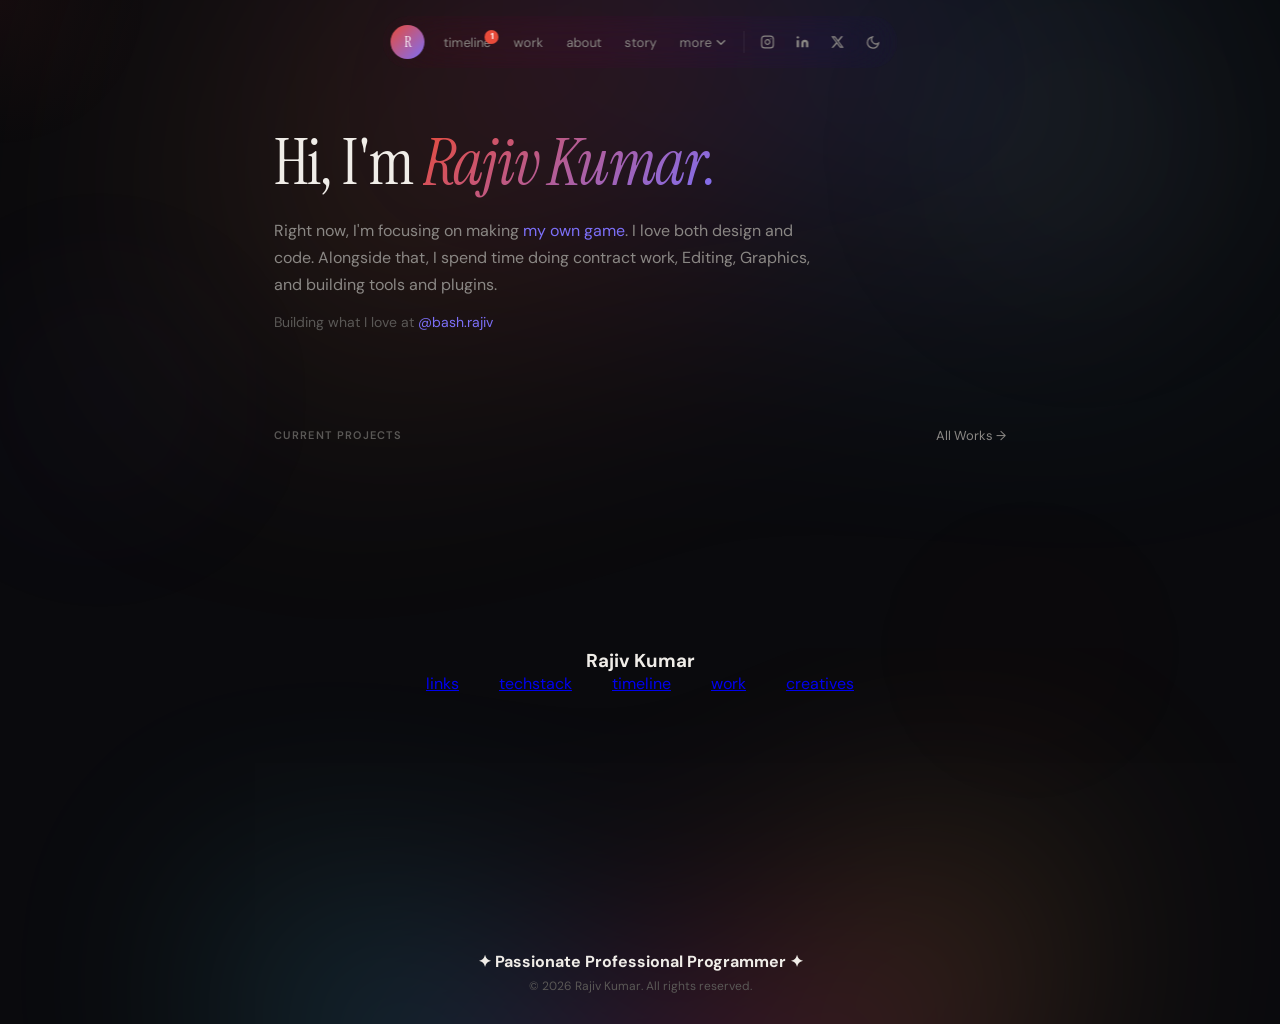
==== index.html @ f14dbd27 "Add files via upload" ====
<!DOCTYPE html>
<html lang="en" data-theme="dark">

<head>
  <meta charset="UTF-8">
  <meta name="viewport" content="width=device-width, initial-scale=1.0">
  <title>Rajiv Kumar — Developer</title>
  <link rel="preconnect" href="https://fonts.googleapis.com">
  <link
    href="https://fonts.googleapis.com/css2?family=Instrument+Serif:ital@0;1&family=DM+Sans:ital,opsz,wght@0,9..40,300;0,9..40,400;0,9..40,500;1,9..40,300&display=swap"
    rel="stylesheet">

  <link rel="stylesheet" href="style.css">
</head>

<body style="background-image: url('./header-gradient.svg');background-repeat: no-repeat;">

  <div class="ambient">
    <div class="ambient-blob"></div>
    <div class="ambient-blob"></div>
    <div class="ambient-blob"></div>
  </div>

  <div class="cursor-glow" id="cursorGlow"></div>


  <nav id="mainNav">
    <!-- avatar (desktop) -->
    <div class="nav-avatar" id="navAvatar">R</div>
    <a href="/timeline" onclick="window.location.href='timeline'" class="nav-link  mobtimelinelink"
      style="position:relative">
      timeline
      <span class="nav-badge">1</span>
    </a>
    <!-- desktop links -->
    <div class="nav-links">
      <a href="/timeline" onclick="window.location.href='timeline'" class="nav-link active" style="position:relative">
        timeline
        <span class="nav-badge">1</span>
      </a>
      <a href="/work" onclick="window.location.href='work'" class="nav-link">work</a>
      <a href="/about" onclick="window.location.href='about'" class="nav-link">about</a>
      <a href="/story" onclick="window.location.href='story'" class="nav-link">story</a>


      <div class="nav-more" id="navMore">
        <button class="nav-more-btn" id="moreBtn">
          more
          <svg width="11" height="11" viewBox="0 0 12 12" fill="none">
            <path d="M2 4L6 8L10 4" stroke="currentColor" stroke-width="1.5" stroke-linecap="round"
              stroke-linejoin="round" />
          </svg>
        </button>
        <div class="dropdown" id="dropdown">
          <a href="/creative" onclick="window.location.href='creative'">Creatives</a>
          <a href="/links" onclick="window.location.href='links'">links</a>

          <a href="/techstack" onclick="window.location.href='techstack'">tech stack</a>
          <a href="https://instagram.com/troubleshooter.rajiv/" target="_blank">photos</a>

        </div>
      </div>
    </div>

    <!-- divider -->
    <div class="nav-divider"></div>

    <!-- icon actions -->
    <div class="nav-actions">
      <a href="https://instagram/troubleshooter.rajiv/" class="nav-icon-btn" title="Instagam">
        <svg width="14" height="14" viewBox="0 0 24 24" fill="currentColor">
          <rect x="2" y="2" width="20" height="20" rx="5" ry="5" fill="none" stroke="currentColor" stroke-width="2" />
          <path d="M16 11.37A4 4 0 1 1 12.63 8 4 4 0 0 1 16 11.37z" fill="none" stroke="currentColor"
            stroke-width="2" />
          <line x1="17.5" y1="6.5" x2="17.51" y2="6.5" stroke="currentColor" stroke-width="2" stroke-linecap="round" />
        </svg>
      </a>
      <!-- Figma -->
      <a class="nav-icon-btn" title="linkedin" href="https://www.linkedin.com/in/rajiv-kumar-dev/">
        <svg width="14" height="14" viewBox="0 0 24 24" fill="currentColor">
          <path d="M16 8a6 6 0 0 1 6 6v7h-4v-7a2 2 0 0 0-2-2 2 2 0 0 0-2 2v7h-4v-7a6 6 0 0 1 6-6z" />
          <rect x="2" y="9" width="4" height="12" />
          <circle cx="4" cy="4" r="2" />
        </svg>
      </a>
      <!-- Twitter -->
      <a href="https://x.com/RajivKumar31499" class="nav-icon-btn" title="Twitter">
        <svg width="14" height="14" viewBox="0 0 24 24" fill="currentColor">
          <path
            d="M18.244 2.25h3.308l-7.227 8.26 8.502 11.24H16.17l-5.214-6.817L4.99 21.75H1.68l7.73-8.835L1.254 2.25H8.08l4.713 6.231zm-1.161 17.52h1.833L7.084 4.126H5.117z" />
        </svg>
      </a>
      <!-- Theme toggle -->
      <button class="nav-icon-btn theme-btn" id="themeBtn" title="Toggle theme">
        <svg class="icon-sun" width="15" height="15" viewBox="0 0 24 24" fill="none" stroke="currentColor"
          stroke-width="2">
          <circle cx="12" cy="12" r="5" />
          <line x1="12" y1="1" x2="12" y2="3" />
          <line x1="12" y1="21" x2="12" y2="23" />
          <line x1="4.22" y1="4.22" x2="5.64" y2="5.64" />
          <line x1="18.36" y1="18.36" x2="19.78" y2="19.78" />
          <line x1="1" y1="12" x2="3" y2="12" />
          <line x1="21" y1="12" x2="23" y2="12" />
          <line x1="4.22" y1="19.78" x2="5.64" y2="18.36" />
          <line x1="18.36" y1="5.64" x2="19.78" y2="4.22" />
        </svg>
        <svg class="icon-moon" width="15" height="15" viewBox="0 0 24 24" fill="none" stroke="currentColor"
          stroke-width="2">
          <path d="M21 12.79A9 9 0 1 1 11.21 3 7 7 0 0 0 21 12.79z" />
        </svg>
      </button>
      <!-- Hamburger — mobile only -->
      <button class="nav-icon-btn nav-mobile-toggle" id="hamburgerBtn" title="Menu" aria-label="Open menu">
        <svg width="16" height="16" viewBox="0 0 20 20" fill="none">
          <rect x="2" y="5" width="16" height="1.8" rx="0.9" fill="currentColor" />
          <rect x="2" y="9.1" width="11" height="1.8" rx="0.9" fill="currentColor" />
          <rect x="2" y="13.2" width="14" height="1.8" rx="0.9" fill="currentColor" />
        </svg>
      </button>
    </div>
  </nav>

  <!-- ═══════════════════════════════════════════
     MOBILE SLIDE DRAWER
═════════════════════════════════════════════ -->
  <div class="drawer-overlay" id="drawerOverlay"></div>

  <div class="drawer" id="drawer" role="dialog" aria-modal="true" aria-label="Navigation menu">
    <!-- header -->
    <div class="drawer-header">
      <div class="drawer-logo">
        <div class="drawer-avatar">R</div>
        <div>
          <div class="drawer-name">Rajiv Kumar</div>
          <div class="drawer-handle">@troubleshooter.rajiv</div>
        </div>
      </div>
      <button class="drawer-close" id="drawerClose" aria-label="Close menu">
        <svg width="13" height="13" viewBox="0 0 14 14" fill="none">
          <path d="M1 1L13 13M13 1L1 13" stroke="currentColor" stroke-width="1.8" stroke-linecap="round" />
        </svg>
      </button>
    </div>

    <!-- body -->
    <div class="drawer-body">
      <div class="drawer-section-label">Navigation</div>

      <a href="/timeline" onclick="window.location.href='timeline'" class="drawer-link active" id="dl-timeline">
        <span>timeline</span>
        <span class="drawer-badge">1</span>
      </a>
      <a href="/work" onclick="window.location.href='work'" class="drawer-link" id="dl-work">
        <span>work</span>
      </a>
      <a href="/creative" onclick="window.location.href='creative'" class="drawer-link" id="dl-creative">
        <span>creatives</span>
      </a>
      <a href="/about" onclick="window.location.href='about'" class="drawer-link" id="dl-about">
        <span>about</span>
      </a>
      <a href="/story" onclick="window.location.href='story'" class="drawer-link" id="dl-story">
        <span>story</span>
      </a>

      <div class="drawer-divider"></div>
      <div class="drawer-section-label">More</div>

      <a href="/links" onclick="window.location.href='links'" class="drawer-link">links</a>

      <a href="/techstack" onclick="window.location.href='techstack'" class="drawer-link">tech stack</a>
      <a href="https://instagram.com/troubleshooter.rajiv/" target="_blank" class="drawer-link">photos</a>

    </div>
  </div>
  <main>
    <!-- Socials — rendered by JS from socials.csv -->
    <div class="socials" id="socialsContainer"></div>

    <!-- Hero -->
    <h1 class="hero-title">Hi, I'm <em>Rajiv Kumar.</em></h1>

    <p class="hero-body">
      Right now, I'm focusing on making <a href="#">my own game</a>. I love both design
      and code. Alongside that, I spend time doing contract work, Editing, Graphics,
      and building tools and plugins.
    </p>

    <p class="hero-sub">Building what I love at <a href="/work">@bash.rajiv</a></p>

    <!-- Marquee — rendered by JS from marquee.csv -->
    <div class="marquee-wrapper">
      <div class="marquee-track" id="marqueeTrack">
        <!-- Populated by JS -->
      </div>
    </div>

    <!-- Projects -->
    <div class="section-header">
      <span class="section-label">Current Projects</span>
      <a href="/work" class="section-link">All Works →</a>
    </div>

    <!-- Grids populated by JS from projects.csv -->
    <div class="projects-grid" id="grid1"></div>
    <div class="projects-grid" id="grid2" style="margin-top: 0;"></div>
  </main>

  <script>
    // ─── SVG ICONS FOR SOCIALS ───────────────────────────────────────────────────
    const SOCIAL_ICONS = {
      twitter: `<svg width="14" height="14" viewBox="0 0 24 24" fill="currentColor"><path d="M18.244 2.25h3.308l-7.227 8.26 8.502 11.24H16.17l-5.214-6.817L4.99 21.75H1.68l7.73-8.835L1.254 2.25H8.08l4.713 6.231zm-1.161 17.52h1.833L7.084 4.126H5.117z"/></svg>`,
      instagram: `<svg width="14" height="14" viewBox="0 0 24 24" fill="currentColor"><rect x="2" y="2" width="20" height="20" rx="5" ry="5" fill="none" stroke="currentColor" stroke-width="2"/><path d="M16 11.37A4 4 0 1 1 12.63 8 4 4 0 0 1 16 11.37z" fill="none" stroke="currentColor" stroke-width="2"/><line x1="17.5" y1="6.5" x2="17.51" y2="6.5" stroke="currentColor" stroke-width="2" stroke-linecap="round"/></svg>`,
      linkedin: `<svg width="14" height="14" viewBox="0 0 24 24" fill="currentColor"><path d="M16 8a6 6 0 0 1 6 6v7h-4v-7a2 2 0 0 0-2-2 2 2 0 0 0-2 2v7h-4v-7a6 6 0 0 1 6-6z"/><rect x="2" y="9" width="4" height="12"/><circle cx="4" cy="4" r="2"/></svg>`,
      github: `<svg width="14" height="14" viewBox="0 0 24 24" fill="currentColor"><path d="M12 .3a12 12 0 0 0-3.8 23.4c.6.1.8-.3.8-.6v-2.2c-3.3.7-4-1.6-4-1.6-.5-1.4-1.3-1.8-1.3-1.8-1.1-.7.1-.7.1-.7 1.2.1 1.8 1.2 1.8 1.2 1.1 1.8 2.8 1.3 3.5 1 .1-.8.4-1.3.7-1.6-2.7-.3-5.5-1.3-5.5-5.9 0-1.3.5-2.4 1.2-3.2-.1-.3-.5-1.5.1-3.2 0 0 1-.3 3.3 1.2a11.5 11.5 0 0 1 6 0c2.3-1.5 3.3-1.2 3.3-1.2.6 1.7.2 2.9.1 3.2.8.8 1.2 1.9 1.2 3.2 0 4.6-2.8 5.6-5.5 5.9.4.4.8 1.1.8 2.2v3.3c0 .3.2.7.8.6A12 12 0 0 0 12 .3z"/></svg>`,
    };

    const KEY_SVG = `<svg xmlns="http://www.w3.org/2000/svg" width="16" height="16" fill="currentColor" class="bi bi-key" viewBox="0 0 16 16"><path d="M0 8a4 4 0 0 1 7.465-2H14a.5.5 0 0 1 .354.146l1.5 1.5a.5.5 0 0 1 0 .708l-1.5 1.5a.5.5 0 0 1-.708 0L13 9.207l-.646.647a.5.5 0 0 1-.708 0L11 9.207l-.646.647a.5.5 0 0 1-.708 0L9 9.207l-.646.647A.5.5 0 0 1 8 10h-.535A4 4 0 0 1 0 8m4-3a3 3 0 1 0 2.712 4.285A.5.5 0 0 1 7.163 9h.63l.853-.854a.5.5 0 0 1 .708 0l.646.647.646-.647a.5.5 0 0 1 .708 0l.646.647.646-.647a.5.5 0 0 1 .708 0l.646.647.793-.793-1-1h-6.63a.5.5 0 0 1-.451-.285A3 3 0 0 0 4 5"/><path d="M4 8a1 1 0 1 1-2 0 1 1 0 0 1 2 0"/></svg>`;
    const SEND_SVG = `<svg xmlns="http://www.w3.org/2000/svg" width="16" height="16" fill="currentColor" class="bi bi-send" viewBox="0 0 16 16"><path d="M15.854.146a.5.5 0 0 1 .11.54l-5.819 14.547a.75.75 0 0 1-1.329.124l-3.178-4.995L.643 7.184a.75.75 0 0 1 .124-1.33L15.314.037a.5.5 0 0 1 .54.11ZM6.636 10.07l2.761 4.338L14.13 2.576zm6.787-8.201L1.591 6.602l4.339 2.76z"/></svg>`;

    // ─── RENDER SOCIALS ──────────────────────────────────────────────────────────
    async function renderSocials() {
      const data = await fetchCSV('/data/socials.csv');
      const container = document.getElementById('socialsContainer');
      if (!container) return;
      container.innerHTML = data.map(s => `
    <a href="${s.url}" class="social-link" target="_blank" rel="noopener">
      ${SOCIAL_ICONS[s.icon] || ''}
      ${s.name}
    </a>
  `).join('');
    }

    // ─── RENDER MARQUEE ──────────────────────────────────────────────────────────
    async function renderMarquee() {
      const data = await fetchCSV('/data/marquee.csv');
      const track = document.getElementById('marqueeTrack');
      if (!track) return;
      // Duplicate for seamless loop
      const items = data.map(d => `<span class="marquee-item">${d.label}</span>`).join('');
      track.innerHTML = items + items;
    }

    // ─── RENDER PROJECTS ─────────────────────────────────────────────────────────
    async function renderProjects() {
      const data = await fetchCSV('/data/projects.csv');
      const grid1 = document.getElementById('grid1');
      const grid2 = document.getElementById('grid2');
      if (!grid1 || !grid2) return;

      const half = Math.ceil(data.length / 2);
      const row1 = data.slice(0, half);
      const row2 = data.slice(half);

      function buildCard(p) {
        let iconHtml = '';
        if (p.icon_type === 'image' && p.logo_url) {
          iconHtml = `<img loading="lazy" src="${p.logo_url}" style="width:70px;border-radius:55px;" alt="${p.title}">`;
        } else if (p.icon_type === 'svg_key') {
          iconHtml = KEY_SVG;
        } else if (p.emoji) {
          iconHtml = p.emoji;
        }

        const clickable = p.link && p.link !== '#' ? `onclick="window.location.href='${p.link}'" style="cursor:pointer;"` : '';
        return `
      <div class="project-card">
        <span class="project-badge badge-v2">${p.badge}</span>
        <div class="project-card-img">
          <div class="app-icon icon-3d">${iconHtml}</div>
          <div class="project-card-hover-info" ${clickable}>
            <div class="hover-title">${p.title}</div>
            <div class="hover-desc">${p.desc}</div>
            <div class="hover-link">${SEND_SVG}</div>
          </div>
        </div>
      </div>`;
      }

      grid1.innerHTML = row1.map(buildCard).join('');
      grid2.innerHTML = row2.map(buildCard).join('');

      // Trigger intersection observer (defined in common.js after this script runs)
      // Re-init for dynamically rendered cards
      const observer = new IntersectionObserver((entries) => {
        entries.forEach(entry => {
          if (entry.isIntersecting) {
            entry.target.querySelectorAll('.project-card').forEach((card, i) => {
              setTimeout(() => card.classList.add('visible'), i * 70);
            });
            observer.unobserve(entry.target);
          }
        });
      }, { threshold: 0.1 });
      observer.observe(grid1);
      observer.observe(grid2);
    }

    // ─── INIT ─────────────────────────────────────────────────────────────────────
    renderSocials();
    renderMarquee();
    renderProjects();
  </script>
  <footer>
    <div class="footer-contents">
      <div>
        <h3 class="gr8bh">Rajiv Kumar</h3>
      </div>
      <div class="footer-links">
        <div class="gr8bh"><a class="gr8bh" href="/links">links</a></div>
        <div class="gr8bh"><a class="gr8bh" href="/techstack">techstack</a></div>
        <div class="gr8bh"><a class="gr8bh" href="/timeline">timeline</a></div>
        <div class="gr8bh"><a class="gr8bh" href="/work">work</a></div>
        <div class="gr8bh"><a class="gr8bh" href="/creative">creatives</a></div>
      </div>
      <div style="height: 300px; align-content: flex-end;">
        <h4 class="gr8bh">✦ Passionate Professional Programmer ✦</h4>
        <div style="font-size:12px;color:var(--text3);margin-top:6px;transition:color .4s">
          © <span id="footerYear"></span> Rajiv Kumar. All rights reserved.
        </div>
      </div>
      <div style="height: 30px;"></div>
    </div>
  </footer>
  <script>document.getElementById('footerYear').textContent = new Date().getFullYear();</script>
  <script src="/common.js"></script>
</body>

</html>
---- style.css ----
*,
    *::before,
    *::after {
      box-sizing: border-box;
      margin: 0;
      padding: 0;
    }
    :root {
      --bg: #f5f3ef;
      --bg2: #eceae5;
      --surface: #fff;
      --surface2: #f0ede8;
      --border: rgba(0, 0, 0, 0.08);
      --text: #1a1814;
      --text2: #6b6760;
      --text3: #a09d99;
      --accent: #e84b3a;
      --accent2: #7c6ff7;
      --nav-bg: rgba(245, 243, 239, 0.85);
      --card-shadow: 0 2px 16px rgba(0, 0, 0, 0.06), 0 1px 3px rgba(0, 0, 0, 0.04);
      --card-hover-shadow: 0 12px 40px rgba(0, 0, 0, 0.12), 0 2px 8px rgba(0, 0, 0, 0.06);
      --glow: rgba(232, 75, 58, 0.08);
      --transition: 0.35s cubic-bezier(0.4, 0, 0.2, 1);
      
    }

    [data-theme="dark"] {
      --bg: #0a0a0d;
      --bg2: #191818;
      --surface: #1e1d1d;
      --surface2: #252424;
      --border: rgba(255, 255, 255, 0.07);
      --text: #f0ede8;
      --text2: #8a8784;
      --text3: #5a5856;
      --nav-bg: rgba(17, 16, 16, 0.85);
      --card-shadow: 0 2px 16px rgba(0, 0, 0, 0.3), 0 1px 3px rgba(0, 0, 0, 0.2);
      --card-hover-shadow: 0 12px 40px rgba(0, 0, 0, 0.5), 0 2px 8px rgba(0, 0, 0, 0.3);
      --glow: rgba(232, 75, 58, 0.05);
    }

    html {
      scroll-behavior: smooth;
    }

    body {
      font-family: 'DM Sans', sans-serif;
      background: var(--bg);
      color: var(--text);
      transition: background var(--transition), color var(--transition);
      overflow-x: hidden;
      min-height: 100vh;
    }

    /* Ambient background */
    .ambient {
      position: fixed;
      inset: 0;
      pointer-events: none;
      z-index: 0;
      overflow: hidden;
    }

    .ambient-blob {
      position: absolute;
      border-radius: 50%;
      filter: blur(80px);
      opacity: 0;
      transition: opacity 1.2s ease;
      animation: blobFloat 12s ease-in-out infinite;
    }

    [data-theme="light"] .ambient-blob {
      opacity: 1;
    }

    [data-theme="dark"] .ambient-blob {
      opacity: 0.4;
    }

    .ambient-blob:nth-child(1) {
      width: 500px;
      height: 500px;
      background: radial-gradient(circle, rgba(232, 75, 58, 0.12), transparent 70%);
      top: -100px;
      right: -50px;
      animation-delay: 0s;
    }

    .ambient-blob:nth-child(2) {
      width: 400px;
      height: 400px;
      background: radial-gradient(circle, rgba(124, 111, 247, 0.1), transparent 70%);
      top: 200px;
      left: -100px;
      animation-delay: -4s;
    }

    .ambient-blob:nth-child(3) {
      width: 300px;
      height: 300px;
      background: radial-gradient(circle, rgba(232, 75, 58, 0.08), transparent 70%);
      bottom: 100px;
      right: 100px;
      animation-delay: -8s;
    }

    @keyframes blobFloat {

      0%,
      100% {
        transform: translateY(0) scale(1);
      }

      33% {
        transform: translateY(-20px) scale(1.03);
      }

      66% {
        transform: translateY(10px) scale(0.98);
      }
    }

    /* NAV */
    /* ──────────────────────────────
     DESKTOP NAV — floating pill
  ────────────────────────────── */
    nav {
      position: fixed;
      top: 16px;
      left: 50%;
      transform: translateX(-50%);
      z-index: 200;
      display: flex;
      align-items: center;
      padding: 0 8px;
      height: 52px;
      width: max-content;
      max-width: calc(100vw - 32px);
      background: var(--nav-glass);
      backdrop-filter: blur(28px) saturate(1.9);
      -webkit-backdrop-filter: blur(28px) saturate(1.9);
      border: 1px solid var(--nav-border);
      border-radius: 999px;
      box-shadow: var(--nav-shadow);
      transition: background var(--transition), border-color var(--transition), box-shadow var(--transition);
      gap: 2px;
    }

    /* avatar */
    .nav-avatar {
      width: 34px;
      height: 34px;
      border-radius: 50%;
      background: linear-gradient(135deg, #e84b3a, #7c6ff7);
      display: flex;
      align-items: center;
      justify-content: center;
      font-family: 'Instrument Serif', serif;
      color: white;
      font-size: 14px;
      flex-shrink: 0;
      cursor: pointer;
      transition: transform 0.3s cubic-bezier(0.34, 1.56, 0.64, 1), box-shadow 0.3s;
      margin-right: 6px;
    }

    .nav-avatar:hover {
      transform: scale(1.12);
      box-shadow: 0 4px 16px rgba(232, 75, 58, 0.4);
    }

    /* links */
    .nav-links {
      display: flex;
      align-items: center;
      gap: 1px;
    }

    .nav-link {
      font-size: 13px;
      font-weight: 400;
      color: var(--text2);
      text-decoration: none;
      padding: 5px 11px;
      border-radius: 999px;
      transition: color 0.2s, background 0.2s;
      position: relative;
      white-space: nowrap;
    }

    .nav-link:hover {
      color: var(--text);
      background: rgba(0, 0, 0, 0.07);
    }

    [data-theme="dark"] .nav-link:hover {
      background: rgba(255, 255, 255, 0.09);
    }

    .nav-link.active {
      color: var(--accent);
      font-weight: 500;
    }

    .nav-badge {
      display: inline-flex;
      align-items: center;
      justify-content: center;
      width: 14px;
      height: 14px;
      background: var(--accent);
      color: white;
      font-size: 8.5px;
      font-weight: 700;
      border-radius: 50%;
      position: absolute;
      top: 1px;
      right: 3px;
    }

    /* more dropdown */
    .nav-more {
      position: relative;
    }

    .nav-more-btn {
      font-size: 13px;
      color: var(--text2);
      background: none;
      border: none;
      cursor: pointer;
      padding: 5px 11px;
      border-radius: 999px;
      display: flex;
      align-items: center;
      gap: 4px;
      font-family: 'DM Sans', sans-serif;
      transition: color 0.2s, background 0.2s;
    }

    .nav-more-btn:hover {
      color: var(--text);
      background: rgba(0, 0, 0, 0.07);
    }

    [data-theme="dark"] .nav-more-btn:hover {
      background: rgba(255, 255, 255, 0.09);
    }

    .nav-more-btn svg {
      transition: transform 0.3s cubic-bezier(0.4, 0, 0.2, 1);
    }

    .nav-more.open .nav-more-btn svg {
      transform: rotate(180deg);
    }

    .dropdown {
      position: absolute;
      top: calc(100% + 10px);
      left: 50%;
      transform: translateX(-50%) translateY(-8px) scale(0.95);
      background: var(--surface);
      border: 1px solid var(--border);
      border-radius: 18px;
      padding: 6px;
      min-width: 160px;
      box-shadow: 0 12px 40px rgba(0, 0, 0, 0.14), 0 2px 8px rgba(0, 0, 0, 0.06);
      opacity: 0;
      pointer-events: none;
      transition: opacity 0.22s ease, transform 0.25s cubic-bezier(0.34, 1.56, 0.64, 1);
      z-index: 300;
    }

    .nav-more.open .dropdown {
      opacity: 1;
      transform: translateX(-50%) translateY(0) scale(1);
      pointer-events: all;
    }

    .dropdown a {
      display: block;
      padding: 8px 14px;
      border-radius: 12px;
      font-size: 13px;
      color: var(--text2);
      text-decoration: none;
      transition: background 0.15s, color 0.15s;
    }

    .dropdown a:hover {
      background: var(--surface2);
      color: var(--text);
    }

    /* divider */
    .nav-divider {
      width: 1px;
      height: 22px;
      background: var(--border);
      margin: 0 4px;
      flex-shrink: 0;
    }

    /* icon actions */
    .nav-actions {
      display: flex;
      align-items: center;
      gap: 1px;
    }

    .mobtimelinelink {
      display: none;
    }

    .nav-icon-btn {
      width: 34px;
      height: 34px;
      border-radius: 999px;
      border: none;
      background: none;
      cursor: pointer;
      display: flex;
      align-items: center;
      justify-content: center;
      color: var(--text2);
      transition: background 0.2s, color 0.2s, transform 0.2s;
      position: relative;
    }

    .nav-icon-btn:hover {
      background: rgba(0, 0, 0, 0.07);
      color: var(--text);
      transform: scale(1.08);
    }

    [data-theme="dark"] .nav-icon-btn:hover {
      background: rgba(255, 255, 255, 0.09);
    }

    /* theme toggle icons */
    .theme-btn .icon-sun,
    .theme-btn .icon-moon {
      position: absolute;
      transition: transform 0.4s cubic-bezier(0.34, 1.56, 0.64, 1), opacity 0.3s;
    }

    [data-theme="light"] .theme-btn .icon-sun {
      transform: scale(1);
      opacity: 1;
    }

    [data-theme="light"] .theme-btn .icon-moon {
      transform: rotate(90deg) scale(0.5);
      opacity: 0;
    }

    [data-theme="dark"] .theme-btn .icon-sun {
      transform: rotate(-90deg) scale(0.5);
      opacity: 0;
    }

    [data-theme="dark"] .theme-btn .icon-moon {
      transform: scale(1);
      opacity: 1;
    }

    /* hide mobile toggle on desktop */
    .nav-mobile-toggle {
      display: none;
    }

    /* ──────────────────────────────
     MOBILE NAV — compact bar + slide drawer
  ────────────────────────────── */
    @media (max-width: 640px) {
      nav {
        top: 12px;
        padding: 0 6px;
        height: 48px;
        gap: 2px;
      }

      /* hide desktop links & more */
      .nav-links,
      .nav-divider,
      .nav-actions .nav-icon-btn:not(.theme-btn):not(.nav-mobile-toggle) {
        display: none;
      }

      .mobtimelinelink {
        display: block;
      }

      /* show hamburger */
      .nav-mobile-toggle {
        display: flex;
      }

      /* mobile right side: theme + hamburger */
      .nav-actions {
        margin-left: 2px;
        gap: 2px;
      }

      .mobtimelinelink {
        display: block !important;
      }
    }

    /* ── SLIDE DRAWER ── */
    .drawer-overlay {
      display: none;
      position: fixed;
      inset: 0;
      z-index: 300;
      background: rgba(0, 0, 0, 0);
      transition: background 0.35s ease;
    }

    .drawer-overlay.open {
      display: block;
      background: rgba(0, 0, 0, 0.28);
    }

    .drawer {
      position: fixed;
      top: 0;
      right: 0;
      bottom: 0;
      width: 280px;
      z-index: 400;
      background: var(--surface);
      border-left: 1px solid var(--border);
      border-radius: 20px 0 0 20px;
      transform: translateX(100%);
      transition: transform 0.38s cubic-bezier(0.4, 0, 0.2, 1);
      padding: 0;
      display: flex;
      flex-direction: column;
      overflow: hidden;
    }

    .drawer.open {
      transform: translateX(0);
    }

    /* drawer header */
    .drawer-header {
      display: flex;
      align-items: center;
      justify-content: space-between;
      padding: 20px 20px 16px;
      border-bottom: 1px solid var(--border);
      flex-shrink: 0;
    }

    .drawer-logo {
      display: flex;
      align-items: center;
      gap: 10px;
    }

    .drawer-avatar {
      width: 36px;
      height: 36px;
      border-radius: 50%;
      background: linear-gradient(135deg, #e84b3a, #7c6ff7);
      display: flex;
      align-items: center;
      justify-content: center;
      font-family: 'Instrument Serif', serif;
      color: white;
      font-size: 14px;
      flex-shrink: 0;
    }

    .drawer-name {
      font-family: 'Instrument Serif', serif;
      font-size: 15px;
      color: var(--text);
      line-height: 1;
    }

    .drawer-handle {
      font-size: 12px;
      color: var(--text3);
      margin-top: 2px;
    }

    .drawer-close {
      width: 32px;
      height: 32px;
      border-radius: 50%;
      border: 1px solid var(--border);
      background: var(--surface2);
      cursor: pointer;
      display: flex;
      align-items: center;
      justify-content: center;
      color: var(--text2);
      transition: background 0.2s, transform 0.2s;
    }

    .drawer-close:hover {
      background: var(--border);
      transform: rotate(90deg);
    }

    /* drawer links */
    .drawer-body {
      flex: 1;
      overflow-y: auto;
      padding: 12px 12px;
    }

    .drawer-section-label {
      font-size: 10px;
      font-weight: 600;
      letter-spacing: 0.1em;
      text-transform: uppercase;
      color: var(--text3);
      padding: 8px 10px 6px;
    }

    .drawer-link {
      display: flex;
      align-items: center;
      justify-content: space-between;
      padding: 11px 12px;
      border-radius: 12px;
      font-size: 14px;
      color: var(--text2);
      text-decoration: none;
      transition: background 0.15s, color 0.15s;
      position: relative;
    }

    .drawer-link:hover {
      background: var(--surface2);
      color: var(--text);
    }

    .drawer-link.active {
      color: var(--accent);
      background: rgba(232, 75, 58, 0.06);
      font-weight: 500;
    }

    .drawer-badge {
      display: inline-flex;
      align-items: center;
      justify-content: center;
      min-width: 18px;
      height: 18px;
      padding: 0 5px;
      background: var(--accent);
      color: white;
      font-size: 9px;
      font-weight: 700;
      border-radius: 999px;
    }

    .drawer-badge.purple {
      background: var(--accent2);
    }

    .drawer-divider {
      height: 1px;
      background: var(--border);
      margin: 8px 10px;
    }

    /* drawer footer — socials */
    .drawer-footer {
      flex-shrink: 0;
      padding: 14px 20px 28px;
      border-top: 1px solid var(--border);
    }

    .drawer-socials {
      display: flex;
      gap: 8px;
    }

    .drawer-social-btn {
      width: 36px;
      height: 36px;
      border-radius: 10px;
      border: 1px solid var(--border);
      background: var(--surface2);
      cursor: pointer;
      display: flex;
      align-items: center;
      justify-content: center;
      color: var(--text2);
      text-decoration: none;
      transition: background 0.2s, color 0.2s, transform 0.2s;
    }

    .drawer-social-btn:hover {
      color: var(--text);
      background: var(--border);
      transform: translateY(-2px);
    }

    /* THEME TRANSITION */
    body.theme-transitioning * {
      transition: background-color 0.4s ease, color 0.4s ease, border-color 0.4s ease !important;
    }

    /* THEME TOGGLE */
    .theme-btn {
      position: relative;
      overflow: hidden;
    }

    .theme-btn .icon-sun,
    .theme-btn .icon-moon {
      position: absolute;
      transition: transform 0.4s cubic-bezier(0.34, 1.56, 0.64, 1), opacity 0.3s ease;
    }

    [data-theme="light"] .theme-btn .icon-sun {
      transform: rotate(0) scale(1);
      opacity: 1;
    }

    [data-theme="light"] .theme-btn .icon-moon {
      transform: rotate(90deg) scale(0.5);
      opacity: 0;
    }

    [data-theme="dark"] .theme-btn .icon-sun {
      transform: rotate(-90deg) scale(0.5);
      opacity: 0;
    }

    [data-theme="dark"] .theme-btn .icon-moon {
      transform: rotate(0) scale(1);
      opacity: 1;
    }

    /* MAIN */
    main {
      position: relative;
      z-index: 1;
      max-width: 780px;
      margin: 0 auto;
      padding: 100px 24px 60px;
    }

    /* SOCIAL LINKS */
    .socials {
      display: flex;
      gap: 16px;
      margin-bottom: 28px;
      opacity: 0;
      transform: translateY(16px);
      animation: fadeUp 0.6s 0.2s cubic-bezier(0.4, 0, 0.2, 1) forwards;
    }

    .social-link {
      display: flex;
      align-items: center;
      gap: 6px;
      font-size: 13px;
      color: var(--text2);
      text-decoration: none;
      transition: color 0.2s, transform 0.2s;
    }

    .social-link:hover {
      color: var(--text);
      transform: translateY(-1px);
    }

    .social-link svg {
      opacity: 0.6;
      transition: opacity 0.2s;
    }

    .social-link:hover svg {
      opacity: 1;
    }

    /* HERO */
    .hero-title {
      font-family: 'Instrument Serif', serif;
      font-size: clamp(42px, 6vw, 64px);
      font-weight: 400;
      line-height: 1.08;
      letter-spacing: -0.02em;
      color: var(--text);
      margin-bottom: 20px;
      opacity: 0;
      transform: translateY(20px);
      animation: fadeUp 0.7s 0.35s cubic-bezier(0.4, 0, 0.2, 1) forwards;
    }

    .hero-title em {
      font-style: italic;
      background: linear-gradient(135deg, #e84b3a, #7c6ff7);
      -webkit-background-clip: text;
      -webkit-text-fill-color: transparent;
      background-clip: text;
    }

    .hero-body {
      font-size: 16px;
      line-height: 1.7;
      color: var(--text2);
      max-width: 560px;
      margin-bottom: 14px;
      opacity: 0;
      transform: translateY(16px);
      animation: fadeUp 0.7s 0.5s cubic-bezier(0.4, 0, 0.2, 1) forwards;
    }

    .hero-body a {
      color: var(--accent2);
      text-decoration: none;
      border-bottom: 1px solid transparent;
      transition: border-color 0.2s;
    }

    .hero-body a:hover {
      border-color: var(--accent2);
    }

    .hero-sub {
      font-size: 14px;
      color: var(--text3);
      margin-bottom: 40px;
      opacity: 0;
      transform: translateY(12px);
      animation: fadeUp 0.7s 0.6s cubic-bezier(0.4, 0, 0.2, 1) forwards;
    }

    .hero-sub a {
      color: var(--accent2);
      text-decoration: none;
    }

    .hero-sub a:hover {
      text-decoration: underline;
    }

    /* FEATURED MARQUEE */
    .marquee-wrapper {
      overflow: hidden;
      margin-bottom: 56px;
      opacity: 0;
      animation: fadeIn 0.8s 0.75s ease forwards;
      position: relative;
    }

    .marquee-wrapper::before,
    .marquee-wrapper::after {
      content: '';
      position: absolute;
      top: 0;
      bottom: 0;
      width: 60px;
      z-index: 2;
    }

    .marquee-wrapper::before {
      left: 0;
      background: linear-gradient(to right, var(--bg), transparent);
    }

    .marquee-wrapper::after {
      right: 0;
      background: linear-gradient(to left, var(--bg), transparent);
    }

    .marquee-track {
      display: flex;
      gap: 32px;
      animation: marquee 22s linear infinite;
      width: max-content;
    }

    .marquee-track:hover {
      animation-play-state: paused;
    }

    @keyframes marquee {
      from {
        transform: translateX(0);
      }

      to {
        transform: translateX(-50%);
      }
    }

    .marquee-item {
      display: flex;
      align-items: center;
      gap: 8px;
      font-size: 13px;
      font-weight: 500;
      color: var(--text3);
      white-space: nowrap;
      transition: color 0.2s;
      cursor: default;
      padding: 6px 0;
    }

    .marquee-item:hover {
      color: var(--text2);
    }

    .marquee-item::before {
      content: '•';
      color: var(--border);
      font-size: 16px;
    }

    /* SECTION */
    .section-header {
      display: flex;
      align-items: center;
      justify-content: space-between;
      margin-bottom: 20px;
    }

    .section-label {
      font-size: 11px;
      font-weight: 600;
      letter-spacing: 0.12em;
      text-transform: uppercase;
      color: var(--text3);
    }

    .section-link {
      font-size: 13px;
      color: var(--text2);
      text-decoration: none;
      display: flex;
      align-items: center;
      gap: 4px;
      transition: color 0.2s, gap 0.2s;
    }

    .section-link:hover {
      color: var(--text);
      gap: 8px;
    }

    /* PROJECT GRID */
    .projects-grid {
      display: flex;
      flex-wrap: wrap;
      /* allow wrapping */
      gap: 12px;
      margin-bottom: 12px;
    }

    .projects-grid>* {
      flex: 0 0 calc(33.333% - 8px);
      /* exactly 3 per row (adjust for gap) */
    }

    .project-card {
      background: var(--surface);
      border-radius: 18px;
      height: 100%;
      border: 1px solid var(--border);
      overflow: hidden;
      cursor: pointer;
      position: relative;
      transition: transform 0.3s cubic-bezier(0.4, 0, 0.2, 1),
        box-shadow 0.3s cubic-bezier(0.4, 0, 0.2, 1),
        border-color 0.3s;
      box-shadow: var(--card-shadow);
      opacity: 0;
      transform: translateY(24px);
    }

    .project-card.visible {
      animation: cardReveal 0.55s cubic-bezier(0.4, 0, 0.2, 1) forwards;
    }

    @keyframes cardReveal {
      to {
        opacity: 1;
        transform: translateY(0);
      }
    }

    .project-card:hover {
      transform: translateY(-4px) scale(1.01);
      box-shadow: var(--card-hover-shadow);
      border-color: rgba(232, 75, 58, 0.15);
    }

    .project-card-img {
      width: 100%;
      aspect-ratio: 1;
      padding: 55px;
      background: var(--surface2);
      display: flex;
      align-items: center;
      justify-content: center;
      position: relative;
      overflow: hidden;
    }

    .project-card-img .app-icon {
      width: 72px;
      align-content: center;
      height: 72px;
      border-radius: 55px;
      display: block;
      align-items: center;
      text-align: center;
      justify-content: center;
      font-size: 32px;
      transition: transform 0.4s cubic-bezier(0.34, 1.56, 0.64, 1);
      box-shadow: 0 8px 24px rgba(0, 0, 0, 0.15);
    }

    .project-card:hover .app-icon {
      transform: scale(1.1) rotate(-2deg);
    }

    .project-card-hover-info {
      position: absolute;
      inset: 0;
      background: rgba(0, 0, 0, 0.55);
      backdrop-filter: blur(6px);
      display: flex;
      flex-direction: column;
      align-items: center;
      justify-content: center;
      padding: 16px;
      opacity: 0;
      transition: opacity 0.3s ease;
      text-align: center;
    }

    [data-theme="light"] .project-card-hover-info {
      background: rgba(255, 255, 255, 0.7);
      backdrop-filter: blur(8px);
    }

    .project-card:hover .project-card-hover-info {
      opacity: 1;
    }

    .project-card-hover-info .hover-title {
      font-family: 'Instrument Serif', serif;
      font-size: 15px;
      color: var(--text);
      margin-bottom: 4px;
    }

    .project-card-hover-info .hover-desc {
      font-size: 11px;
      color: var(--text2);
      line-height: 1.5;
    }


    .project-badge {
      position: absolute;
      top: 10px;
      left: 10px;
      font-size: 9px;
      font-weight: 700;
      letter-spacing: 0.06em;
      padding: 3px 8px;
      border-radius: 20px;
      z-index: 2;
      text-transform: uppercase;
    }

    .badge-wip {
      background: #2d9e5f;
      color: white;
    }

    .badge-new {
      background: #e84b3a;
      color: white;
    }

    .badge-beta {
      background: #7c6ff7;
      color: white;
    }

    .badge-v2 {
      background: var(--text2);
      color: var(--bg);
    }

    /* App icon backgrounds */
    .icon-cat {
      background: linear-gradient(135deg, #1a1a2e, #2d2d44);
    }

    .icon-figma {
      background: linear-gradient(135deg, #0a0a0a, #1a1a1a);
    }

    .icon-page {
      background: linear-gradient(135deg, #3a4fd8, #5b6ff7);
    }

    .icon-star {
      background: linear-gradient(135deg, #ff6b6b, #ffd93d);
    }

    .icon-mix {
      background: linear-gradient(135deg, #0f0f1a, #1a1a2e);
    }

    .icon-3d {
      background: linear-gradient(135deg, #f0ede8, #f0ede8);
    }

    /* Animations */
    @keyframes fadeUp {
      to {
        opacity: 1;
        transform: translateY(0);
      }
    }

    @keyframes fadeIn {
      to {
        opacity: 1;
      }
    }

    /* RIPPLE */
    .ripple {
      position: absolute;
      border-radius: 50%;
      background: rgba(232, 75, 58, 0.15);
      transform: scale(0);
      animation: rippleAnim 0.6s linear;
      pointer-events: none;
    }

    @keyframes rippleAnim {
      to {
        transform: scale(4);
        opacity: 0;
      }
    }

    /* CURSOR GLOW */
    .cursor-glow {
      position: fixed;
      width: 300px;
      height: 300px;
      border-radius: 50%;
      background: radial-gradient(circle, var(--glow) 0%, transparent 70%);
      pointer-events: none;
      transform: translate(-50%, -50%);
      transition: left 0.1s ease, top 0.1s ease;
      z-index: 0;
      mix-blend-mode: normal;
    }

    /* SCROLLBAR */
    ::-webkit-scrollbar {
      width: 6px;
    }

    ::-webkit-scrollbar-track {
      background: transparent;
    }

    ::-webkit-scrollbar-thumb {
      background: var(--border);
      border-radius: 3px;
    }

    /* Stagger delays for cards */
    .project-card:nth-child(1) {
      animation-delay: 0s;
    }

    .project-card:nth-child(2) {
      animation-delay: 0.06s;
    }

    .project-card:nth-child(3) {
      animation-delay: 0.12s;
    }

    .project-card:nth-child(4) {
      animation-delay: 0.05s;
    }

    .project-card:nth-child(5) {
      animation-delay: 0.1s;
    }

    .project-card:nth-child(6) {
      animation-delay: 0.15s;
    }

    /* THEME TRANSITION */
    body.theme-transitioning * {
      transition: background-color 0.4s ease, color 0.4s ease, border-color 0.4s ease, box-shadow 0.4s ease !important;
    }

    @media (max-width: 640px) {

      .nav-link {
        display: none;
      }

      .nav-link.active {
        display: block;
      }

      .projects-grid {
        display: flex;
        flex-wrap: wrap;
        /* allow wrapping */
        gap: 12px;
        margin-bottom: 12px;
      }

      .projects-grid>* {
        flex: 0 0 calc((100% - 12px) / 2);
        /* 2 per row */
      }
    }

    @media (max-width: 440px) {


      .projects-grid>* {
        flex: 0 0 100%;
        /* 1 per row */
      }

      .socials {
        overflow: hidden;
      }
    }

/* footer starts here  */

footer {
    margin-top: 100px;
    text-align: center;
    background: url(footer-gradient.svg) no-repeat center center / cover;
}
.footer-links {
    display: flex;
    gap: 40px;
    justify-content: center;
}
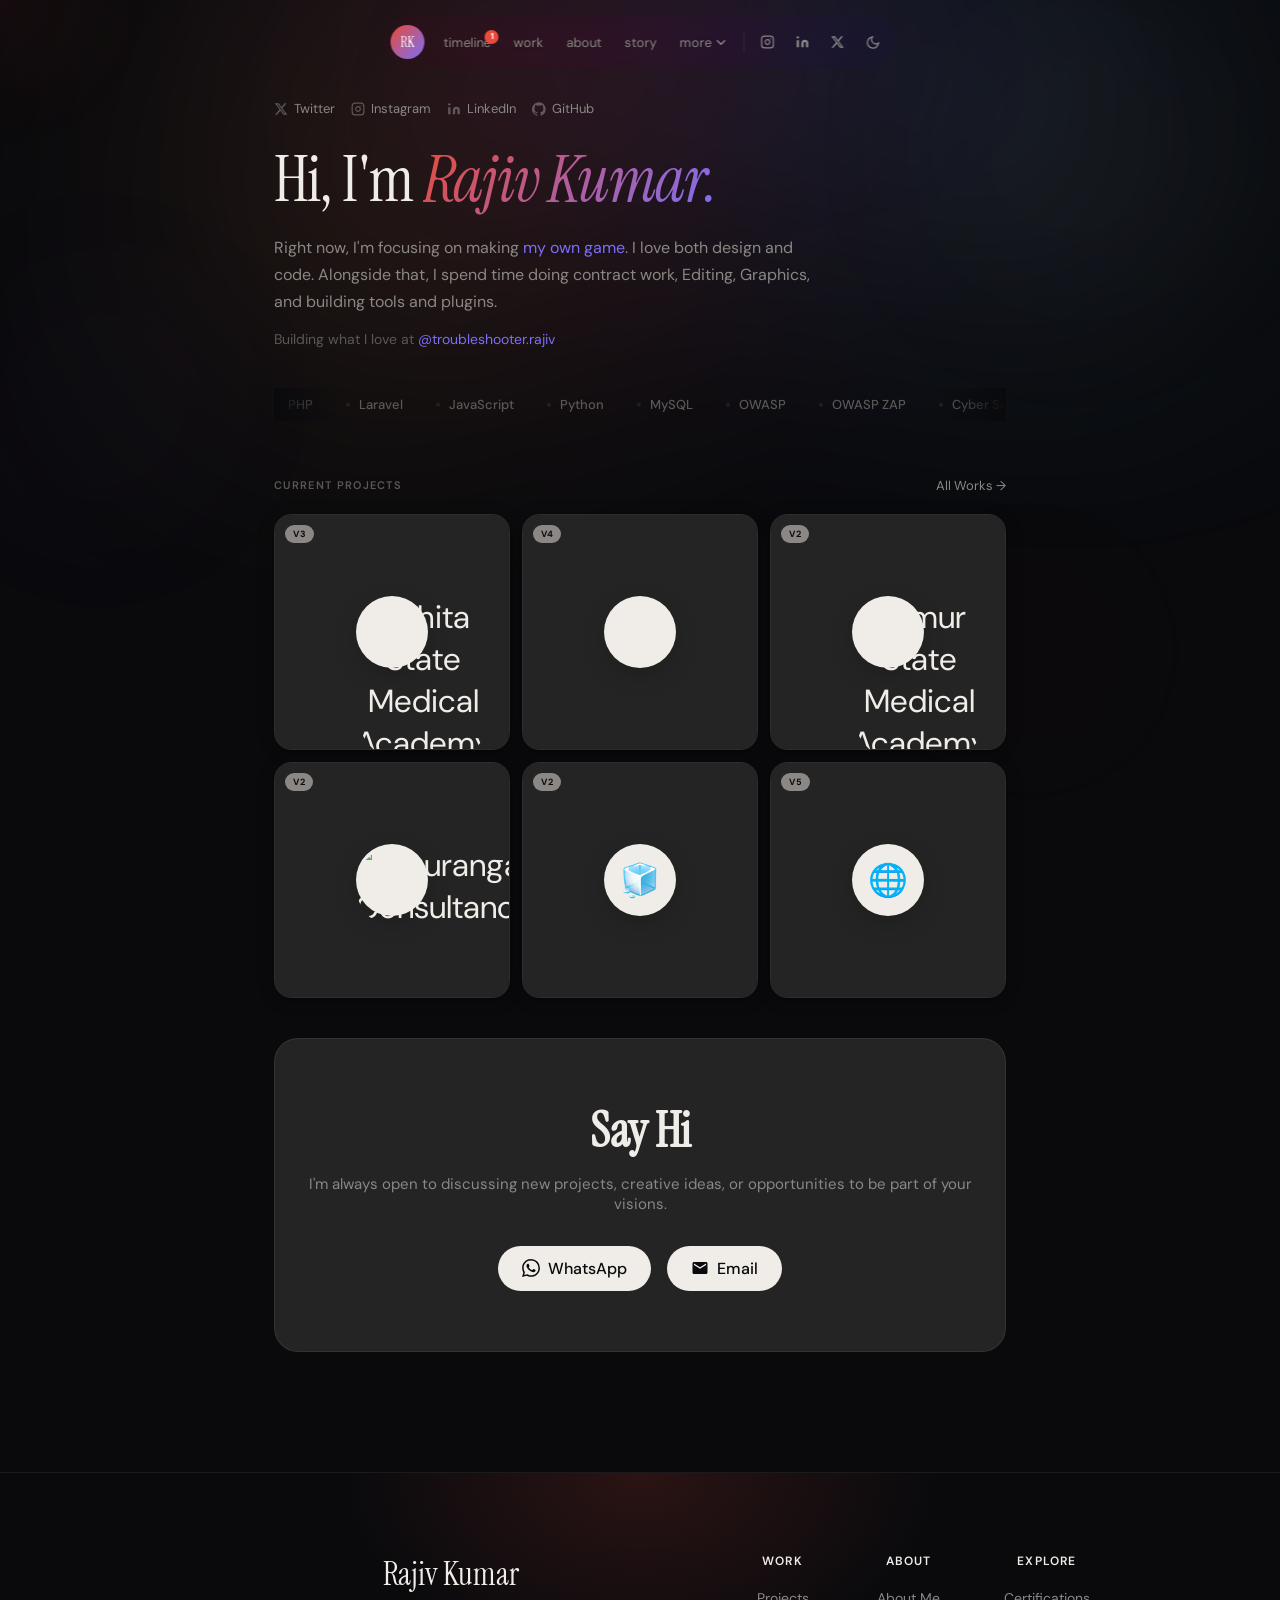
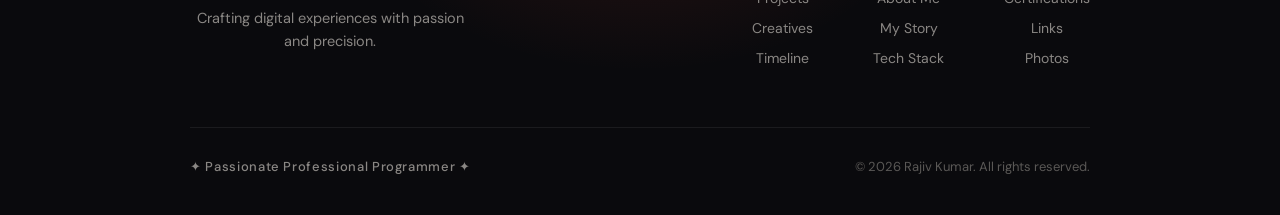
==== commit 102cd6b5: "Add files via upload" ====
--- a/index.html
+++ b/index.html
@@ -1,329 +1,397 @@
-<!DOCTYPE html>
-<html lang="en" data-theme="dark">
+﻿<!DOCTYPE html>
+<html lang="en" data-theme="dark">
+
+<head>
+  <meta charset="UTF-8">
+  <meta name="viewport" content="width=device-width, initial-scale=1.0">
+  <!-- Favicon & Icons -->
+  <link rel="icon" type="image/png" sizes="32x32" href="/r/favicon-32x32.png">
+  <link rel="icon" type="image/png" sizes="16x16" href="/r/favicon-16x16.png">
+  <link rel="shortcut icon" href="/r/favicon-32x32.png">
+  <link rel="apple-touch-icon" sizes="180x180" href="/r/apple-touch-icon.png">
+  <link rel="manifest" href="/r/site.webmanifest">
+  <meta name="theme-color" content="#e84b3a">
+  <!-- SEO -->
+  <meta name="description" content="Portfolio of Rajiv Kumar — full-stack developer, creative technologist, and designer crafting digital experiences with passion and precision.">
+  <meta name="author" content="Rajiv Kumar">
+  <meta name="robots" content="index, follow">
+  <link rel="canonical" href="https://rajivkumar.dev/">
 
-<head>
-  <meta charset="UTF-8">
-  <meta name="viewport" content="width=device-width, initial-scale=1.0">
-  <title>Rajiv Kumar — Developer</title>
-  <link rel="preconnect" href="https://fonts.googleapis.com">
-  <link
-    href="https://fonts.googleapis.com/css2?family=Instrument+Serif:ital@0;1&family=DM+Sans:ital,opsz,wght@0,9..40,300;0,9..40,400;0,9..40,500;1,9..40,300&display=swap"
-    rel="stylesheet">
+  <!-- Open Graph / Facebook -->
+  <meta property="og:type" content="website">
+  <meta property="og:site_name" content="Rajiv Kumar">
+  <meta property="og:url" content="https://rajivkumar.dev/">
+  <meta property="og:title" content="Rajiv Kumar — Developer, Designer & Creator">
+  <meta property="og:description" content="Portfolio of Rajiv Kumar — full-stack developer, creative technologist, and designer crafting digital experiences with passion and precision.">
+  <meta property="og:image" content="https://rajivkumar.dev/data/img/og-preview.png">
+  <meta property="og:image:width" content="1200">
+  <meta property="og:image:height" content="630">
+  <meta property="og:image:alt" content="Rajiv Kumar — Developer Portfolio">
 
-  <link rel="stylesheet" href="style.css">
-</head>
-
-<body style="background-image: url('./header-gradient.svg');background-repeat: no-repeat;">
-
-  <div class="ambient">
-    <div class="ambient-blob"></div>
-    <div class="ambient-blob"></div>
-    <div class="ambient-blob"></div>
-  </div>
-
-  <div class="cursor-glow" id="cursorGlow"></div>
-
-
-  <nav id="mainNav">
-    <!-- avatar (desktop) -->
-    <div class="nav-avatar" id="navAvatar">R</div>
-    <a href="/timeline" onclick="window.location.href='timeline'" class="nav-link  mobtimelinelink"
-      style="position:relative">
-      timeline
-      <span class="nav-badge">1</span>
-    </a>
-    <!-- desktop links -->
-    <div class="nav-links">
-      <a href="/timeline" onclick="window.location.href='timeline'" class="nav-link active" style="position:relative">
-        timeline
-        <span class="nav-badge">1</span>
-      </a>
-      <a href="/work" onclick="window.location.href='work'" class="nav-link">work</a>
-      <a href="/about" onclick="window.location.href='about'" class="nav-link">about</a>
-      <a href="/story" onclick="window.location.href='story'" class="nav-link">story</a>
-
-
-      <div class="nav-more" id="navMore">
-        <button class="nav-more-btn" id="moreBtn">
-          more
-          <svg width="11" height="11" viewBox="0 0 12 12" fill="none">
-            <path d="M2 4L6 8L10 4" stroke="currentColor" stroke-width="1.5" stroke-linecap="round"
-              stroke-linejoin="round" />
-          </svg>
-        </button>
-        <div class="dropdown" id="dropdown">
-          <a href="/creative" onclick="window.location.href='creative'">Creatives</a>
-          <a href="/links" onclick="window.location.href='links'">links</a>
-
-          <a href="/techstack" onclick="window.location.href='techstack'">tech stack</a>
-          <a href="https://instagram.com/troubleshooter.rajiv/" target="_blank">photos</a>
-
-        </div>
-      </div>
-    </div>
-
-    <!-- divider -->
-    <div class="nav-divider"></div>
-
-    <!-- icon actions -->
-    <div class="nav-actions">
-      <a href="https://instagram/troubleshooter.rajiv/" class="nav-icon-btn" title="Instagam">
-        <svg width="14" height="14" viewBox="0 0 24 24" fill="currentColor">
-          <rect x="2" y="2" width="20" height="20" rx="5" ry="5" fill="none" stroke="currentColor" stroke-width="2" />
-          <path d="M16 11.37A4 4 0 1 1 12.63 8 4 4 0 0 1 16 11.37z" fill="none" stroke="currentColor"
-            stroke-width="2" />
-          <line x1="17.5" y1="6.5" x2="17.51" y2="6.5" stroke="currentColor" stroke-width="2" stroke-linecap="round" />
-        </svg>
-      </a>
-      <!-- Figma -->
-      <a class="nav-icon-btn" title="linkedin" href="https://www.linkedin.com/in/rajiv-kumar-dev/">
-        <svg width="14" height="14" viewBox="0 0 24 24" fill="currentColor">
-          <path d="M16 8a6 6 0 0 1 6 6v7h-4v-7a2 2 0 0 0-2-2 2 2 0 0 0-2 2v7h-4v-7a6 6 0 0 1 6-6z" />
-          <rect x="2" y="9" width="4" height="12" />
-          <circle cx="4" cy="4" r="2" />
-        </svg>
-      </a>
-      <!-- Twitter -->
-      <a href="https://x.com/RajivKumar31499" class="nav-icon-btn" title="Twitter">
-        <svg width="14" height="14" viewBox="0 0 24 24" fill="currentColor">
-          <path
-            d="M18.244 2.25h3.308l-7.227 8.26 8.502 11.24H16.17l-5.214-6.817L4.99 21.75H1.68l7.73-8.835L1.254 2.25H8.08l4.713 6.231zm-1.161 17.52h1.833L7.084 4.126H5.117z" />
-        </svg>
-      </a>
-      <!-- Theme toggle -->
-      <button class="nav-icon-btn theme-btn" id="themeBtn" title="Toggle theme">
-        <svg class="icon-sun" width="15" height="15" viewBox="0 0 24 24" fill="none" stroke="currentColor"
-          stroke-width="2">
-          <circle cx="12" cy="12" r="5" />
-          <line x1="12" y1="1" x2="12" y2="3" />
-          <line x1="12" y1="21" x2="12" y2="23" />
-          <line x1="4.22" y1="4.22" x2="5.64" y2="5.64" />
-          <line x1="18.36" y1="18.36" x2="19.78" y2="19.78" />
-          <line x1="1" y1="12" x2="3" y2="12" />
-          <line x1="21" y1="12" x2="23" y2="12" />
-          <line x1="4.22" y1="19.78" x2="5.64" y2="18.36" />
-          <line x1="18.36" y1="5.64" x2="19.78" y2="4.22" />
-        </svg>
-        <svg class="icon-moon" width="15" height="15" viewBox="0 0 24 24" fill="none" stroke="currentColor"
-          stroke-width="2">
-          <path d="M21 12.79A9 9 0 1 1 11.21 3 7 7 0 0 0 21 12.79z" />
-        </svg>
-      </button>
-      <!-- Hamburger — mobile only -->
-      <button class="nav-icon-btn nav-mobile-toggle" id="hamburgerBtn" title="Menu" aria-label="Open menu">
-        <svg width="16" height="16" viewBox="0 0 20 20" fill="none">
-          <rect x="2" y="5" width="16" height="1.8" rx="0.9" fill="currentColor" />
-          <rect x="2" y="9.1" width="11" height="1.8" rx="0.9" fill="currentColor" />
-          <rect x="2" y="13.2" width="14" height="1.8" rx="0.9" fill="currentColor" />
-        </svg>
-      </button>
-    </div>
-  </nav>
-
-  <!-- ═══════════════════════════════════════════
-     MOBILE SLIDE DRAWER
-═════════════════════════════════════════════ -->
-  <div class="drawer-overlay" id="drawerOverlay"></div>
-
-  <div class="drawer" id="drawer" role="dialog" aria-modal="true" aria-label="Navigation menu">
-    <!-- header -->
-    <div class="drawer-header">
-      <div class="drawer-logo">
-        <div class="drawer-avatar">R</div>
-        <div>
-          <div class="drawer-name">Rajiv Kumar</div>
-          <div class="drawer-handle">@troubleshooter.rajiv</div>
-        </div>
-      </div>
-      <button class="drawer-close" id="drawerClose" aria-label="Close menu">
-        <svg width="13" height="13" viewBox="0 0 14 14" fill="none">
-          <path d="M1 1L13 13M13 1L1 13" stroke="currentColor" stroke-width="1.8" stroke-linecap="round" />
-        </svg>
-      </button>
-    </div>
-
-    <!-- body -->
-    <div class="drawer-body">
-      <div class="drawer-section-label">Navigation</div>
-
-      <a href="/timeline" onclick="window.location.href='timeline'" class="drawer-link active" id="dl-timeline">
-        <span>timeline</span>
-        <span class="drawer-badge">1</span>
-      </a>
-      <a href="/work" onclick="window.location.href='work'" class="drawer-link" id="dl-work">
-        <span>work</span>
-      </a>
-      <a href="/creative" onclick="window.location.href='creative'" class="drawer-link" id="dl-creative">
-        <span>creatives</span>
-      </a>
-      <a href="/about" onclick="window.location.href='about'" class="drawer-link" id="dl-about">
-        <span>about</span>
-      </a>
-      <a href="/story" onclick="window.location.href='story'" class="drawer-link" id="dl-story">
-        <span>story</span>
-      </a>
-
-      <div class="drawer-divider"></div>
-      <div class="drawer-section-label">More</div>
-
-      <a href="/links" onclick="window.location.href='links'" class="drawer-link">links</a>
-
-      <a href="/techstack" onclick="window.location.href='techstack'" class="drawer-link">tech stack</a>
-      <a href="https://instagram.com/troubleshooter.rajiv/" target="_blank" class="drawer-link">photos</a>
-
-    </div>
-  </div>
-  <main>
-    <!-- Socials — rendered by JS from socials.csv -->
-    <div class="socials" id="socialsContainer"></div>
-
-    <!-- Hero -->
-    <h1 class="hero-title">Hi, I'm <em>Rajiv Kumar.</em></h1>
-
-    <p class="hero-body">
-      Right now, I'm focusing on making <a href="#">my own game</a>. I love both design
-      and code. Alongside that, I spend time doing contract work, Editing, Graphics,
-      and building tools and plugins.
-    </p>
-
-    <p class="hero-sub">Building what I love at <a href="/work">@bash.rajiv</a></p>
-
-    <!-- Marquee — rendered by JS from marquee.csv -->
-    <div class="marquee-wrapper">
-      <div class="marquee-track" id="marqueeTrack">
-        <!-- Populated by JS -->
-      </div>
-    </div>
-
-    <!-- Projects -->
-    <div class="section-header">
-      <span class="section-label">Current Projects</span>
-      <a href="/work" class="section-link">All Works →</a>
-    </div>
-
-    <!-- Grids populated by JS from projects.csv -->
-    <div class="projects-grid" id="grid1"></div>
-    <div class="projects-grid" id="grid2" style="margin-top: 0;"></div>
-  </main>
-
-  <script>
-    // ─── SVG ICONS FOR SOCIALS ───────────────────────────────────────────────────
-    const SOCIAL_ICONS = {
-      twitter: `<svg width="14" height="14" viewBox="0 0 24 24" fill="currentColor"><path d="M18.244 2.25h3.308l-7.227 8.26 8.502 11.24H16.17l-5.214-6.817L4.99 21.75H1.68l7.73-8.835L1.254 2.25H8.08l4.713 6.231zm-1.161 17.52h1.833L7.084 4.126H5.117z"/></svg>`,
-      instagram: `<svg width="14" height="14" viewBox="0 0 24 24" fill="currentColor"><rect x="2" y="2" width="20" height="20" rx="5" ry="5" fill="none" stroke="currentColor" stroke-width="2"/><path d="M16 11.37A4 4 0 1 1 12.63 8 4 4 0 0 1 16 11.37z" fill="none" stroke="currentColor" stroke-width="2"/><line x1="17.5" y1="6.5" x2="17.51" y2="6.5" stroke="currentColor" stroke-width="2" stroke-linecap="round"/></svg>`,
-      linkedin: `<svg width="14" height="14" viewBox="0 0 24 24" fill="currentColor"><path d="M16 8a6 6 0 0 1 6 6v7h-4v-7a2 2 0 0 0-2-2 2 2 0 0 0-2 2v7h-4v-7a6 6 0 0 1 6-6z"/><rect x="2" y="9" width="4" height="12"/><circle cx="4" cy="4" r="2"/></svg>`,
-      github: `<svg width="14" height="14" viewBox="0 0 24 24" fill="currentColor"><path d="M12 .3a12 12 0 0 0-3.8 23.4c.6.1.8-.3.8-.6v-2.2c-3.3.7-4-1.6-4-1.6-.5-1.4-1.3-1.8-1.3-1.8-1.1-.7.1-.7.1-.7 1.2.1 1.8 1.2 1.8 1.2 1.1 1.8 2.8 1.3 3.5 1 .1-.8.4-1.3.7-1.6-2.7-.3-5.5-1.3-5.5-5.9 0-1.3.5-2.4 1.2-3.2-.1-.3-.5-1.5.1-3.2 0 0 1-.3 3.3 1.2a11.5 11.5 0 0 1 6 0c2.3-1.5 3.3-1.2 3.3-1.2.6 1.7.2 2.9.1 3.2.8.8 1.2 1.9 1.2 3.2 0 4.6-2.8 5.6-5.5 5.9.4.4.8 1.1.8 2.2v3.3c0 .3.2.7.8.6A12 12 0 0 0 12 .3z"/></svg>`,
-    };
-
-    const KEY_SVG = `<svg xmlns="http://www.w3.org/2000/svg" width="16" height="16" fill="currentColor" class="bi bi-key" viewBox="0 0 16 16"><path d="M0 8a4 4 0 0 1 7.465-2H14a.5.5 0 0 1 .354.146l1.5 1.5a.5.5 0 0 1 0 .708l-1.5 1.5a.5.5 0 0 1-.708 0L13 9.207l-.646.647a.5.5 0 0 1-.708 0L11 9.207l-.646.647a.5.5 0 0 1-.708 0L9 9.207l-.646.647A.5.5 0 0 1 8 10h-.535A4 4 0 0 1 0 8m4-3a3 3 0 1 0 2.712 4.285A.5.5 0 0 1 7.163 9h.63l.853-.854a.5.5 0 0 1 .708 0l.646.647.646-.647a.5.5 0 0 1 .708 0l.646.647.646-.647a.5.5 0 0 1 .708 0l.646.647.793-.793-1-1h-6.63a.5.5 0 0 1-.451-.285A3 3 0 0 0 4 5"/><path d="M4 8a1 1 0 1 1-2 0 1 1 0 0 1 2 0"/></svg>`;
-    const SEND_SVG = `<svg xmlns="http://www.w3.org/2000/svg" width="16" height="16" fill="currentColor" class="bi bi-send" viewBox="0 0 16 16"><path d="M15.854.146a.5.5 0 0 1 .11.54l-5.819 14.547a.75.75 0 0 1-1.329.124l-3.178-4.995L.643 7.184a.75.75 0 0 1 .124-1.33L15.314.037a.5.5 0 0 1 .54.11ZM6.636 10.07l2.761 4.338L14.13 2.576zm6.787-8.201L1.591 6.602l4.339 2.76z"/></svg>`;
-
-    // ─── RENDER SOCIALS ──────────────────────────────────────────────────────────
-    async function renderSocials() {
-      const data = await fetchCSV('/data/socials.csv');
-      const container = document.getElementById('socialsContainer');
-      if (!container) return;
-      container.innerHTML = data.map(s => `
-    <a href="${s.url}" class="social-link" target="_blank" rel="noopener">
-      ${SOCIAL_ICONS[s.icon] || ''}
-      ${s.name}
-    </a>
-  `).join('');
-    }
-
-    // ─── RENDER MARQUEE ──────────────────────────────────────────────────────────
-    async function renderMarquee() {
-      const data = await fetchCSV('/data/marquee.csv');
-      const track = document.getElementById('marqueeTrack');
-      if (!track) return;
-      // Duplicate for seamless loop
-      const items = data.map(d => `<span class="marquee-item">${d.label}</span>`).join('');
-      track.innerHTML = items + items;
-    }
-
-    // ─── RENDER PROJECTS ─────────────────────────────────────────────────────────
-    async function renderProjects() {
-      const data = await fetchCSV('/data/projects.csv');
-      const grid1 = document.getElementById('grid1');
-      const grid2 = document.getElementById('grid2');
-      if (!grid1 || !grid2) return;
-
-      const half = Math.ceil(data.length / 2);
-      const row1 = data.slice(0, half);
-      const row2 = data.slice(half);
-
-      function buildCard(p) {
-        let iconHtml = '';
-        if (p.icon_type === 'image' && p.logo_url) {
-          iconHtml = `<img loading="lazy" src="${p.logo_url}" style="width:70px;border-radius:55px;" alt="${p.title}">`;
-        } else if (p.icon_type === 'svg_key') {
-          iconHtml = KEY_SVG;
-        } else if (p.emoji) {
-          iconHtml = p.emoji;
-        }
-
-        const clickable = p.link && p.link !== '#' ? `onclick="window.location.href='${p.link}'" style="cursor:pointer;"` : '';
-        return `
-      <div class="project-card">
-        <span class="project-badge badge-v2">${p.badge}</span>
-        <div class="project-card-img">
-          <div class="app-icon icon-3d">${iconHtml}</div>
-          <div class="project-card-hover-info" ${clickable}>
-            <div class="hover-title">${p.title}</div>
-            <div class="hover-desc">${p.desc}</div>
-            <div class="hover-link">${SEND_SVG}</div>
-          </div>
-        </div>
-      </div>`;
-      }
-
-      grid1.innerHTML = row1.map(buildCard).join('');
-      grid2.innerHTML = row2.map(buildCard).join('');
-
-      // Trigger intersection observer (defined in common.js after this script runs)
-      // Re-init for dynamically rendered cards
-      const observer = new IntersectionObserver((entries) => {
-        entries.forEach(entry => {
-          if (entry.isIntersecting) {
-            entry.target.querySelectorAll('.project-card').forEach((card, i) => {
-              setTimeout(() => card.classList.add('visible'), i * 70);
-            });
-            observer.unobserve(entry.target);
-          }
-        });
-      }, { threshold: 0.1 });
-      observer.observe(grid1);
-      observer.observe(grid2);
-    }
-
-    // ─── INIT ─────────────────────────────────────────────────────────────────────
-    renderSocials();
-    renderMarquee();
-    renderProjects();
-  </script>
-  <footer>
-    <div class="footer-contents">
-      <div>
-        <h3 class="gr8bh">Rajiv Kumar</h3>
-      </div>
-      <div class="footer-links">
-        <div class="gr8bh"><a class="gr8bh" href="/links">links</a></div>
-        <div class="gr8bh"><a class="gr8bh" href="/techstack">techstack</a></div>
-        <div class="gr8bh"><a class="gr8bh" href="/timeline">timeline</a></div>
-        <div class="gr8bh"><a class="gr8bh" href="/work">work</a></div>
-        <div class="gr8bh"><a class="gr8bh" href="/creative">creatives</a></div>
-      </div>
-      <div style="height: 300px; align-content: flex-end;">
-        <h4 class="gr8bh">✦ Passionate Professional Programmer ✦</h4>
-        <div style="font-size:12px;color:var(--text3);margin-top:6px;transition:color .4s">
-          © <span id="footerYear"></span> Rajiv Kumar. All rights reserved.
-        </div>
-      </div>
-      <div style="height: 30px;"></div>
-    </div>
-  </footer>
-  <script>document.getElementById('footerYear').textContent = new Date().getFullYear();</script>
-  <script src="/common.js"></script>
-</body>
-
+  <!-- Twitter Card -->
+  <meta name="twitter:card" content="summary_large_image">
+  <meta name="twitter:site" content="@RajivKumar31499">
+  <meta name="twitter:creator" content="@RajivKumar31499">
+  <meta name="twitter:url" content="https://rajivkumar.dev/">
+  <meta name="twitter:title" content="Rajiv Kumar — Developer, Designer & Creator">
+  <meta name="twitter:description" content="Portfolio of Rajiv Kumar — full-stack developer, creative technologist, and designer crafting digital experiences with passion and precision.">
+  <meta name="twitter:image" content="https://rajivkumar.dev/data/img/og-preview.png">
+  <title>Rajiv Kumar — Developer, Designer & Creator</title>
+  <link rel="preconnect" href="https://fonts.googleapis.com">
+  <link
+    href="https://fonts.googleapis.com/css2?family=Instrument+Serif:ital@0;1&family=DM+Sans:ital,opsz,wght@0,9..40,300;0,9..40,400;0,9..40,500;1,9..40,300&display=swap"
+    rel="stylesheet">
+
+  <script>document.write('<link rel="stylesheet" href="style.css?v=' + Date.now() + '">');</script>
+</head>
+
+<body style="background-image: url('./header-gradient.svg');background-repeat: no-repeat;">
+
+  <div class="ambient">
+    <div class="ambient-blob"></div>
+    <div class="ambient-blob"></div>
+    <div class="ambient-blob"></div>
+  </div>
+
+  <div class="cursor-glow" id="cursorGlow"></div>
+
+
+  <nav id="mainNav">
+    <!-- avatar (desktop) -->
+    <a href="index.html" style="text-decoration:none;">
+      <div class="nav-avatar" id="navAvatar">RK</div>
+    </a>
+    <a href="timeline.html" class="nav-link  mobtimelinelink" style="position:relative">
+      timeline
+      <span class="nav-badge">1</span>
+    </a>
+    <!-- desktop links -->
+    <div class="nav-links">
+      <a href="timeline.html" class="nav-link active" style="position:relative">
+        timeline
+        <span class="nav-badge">1</span>
+      </a>
+      <a href="work.html" class="nav-link">work</a>
+      <a href="about.html" class="nav-link">about</a>
+      <a href="story.html" class="nav-link">story</a>
+
+
+      <div class="nav-more" id="navMore">
+        <button class="nav-more-btn" id="moreBtn">
+          more
+          <svg width="11" height="11" viewBox="0 0 12 12" fill="none">
+            <path d="M2 4L6 8L10 4" stroke="currentColor" stroke-width="1.5" stroke-linecap="round"
+              stroke-linejoin="round" />
+          </svg>
+        </button>
+        <div class="dropdown" id="dropdown">
+          <a href="creative.html">Creatives</a>
+          <a href="certifications.html">certifications</a>
+          <a href="links.html">links</a>
+
+          <a href="techstack.html">tech stack</a>
+          <a href="https://instagram.com/troubleshooter.rajiv/" target="_blank">photos</a>
+
+        </div>
+      </div>
+    </div>
+
+    <!-- divider -->
+    <div class="nav-divider"></div>
+
+    <!-- icon actions -->
+    <div class="nav-actions">
+      <a href="https://instagram.com/troubleshooter.rajiv/" class="nav-icon-btn" title="Instagram" target="_blank">
+        <svg width="14" height="14" viewBox="0 0 24 24" fill="currentColor">
+          <rect x="2" y="2" width="20" height="20" rx="5" ry="5" fill="none" stroke="currentColor" stroke-width="2" />
+          <path d="M16 11.37A4 4 0 1 1 12.63 8 4 4 0 0 1 16 11.37z" fill="none" stroke="currentColor"
+            stroke-width="2" />
+          <line x1="17.5" y1="6.5" x2="17.51" y2="6.5" stroke="currentColor" stroke-width="2" stroke-linecap="round" />
+        </svg>
+      </a>
+      <!-- LinkedIn -->
+      <a class="nav-icon-btn" title="LinkedIn" href="https://www.linkedin.com/in/rajiv-kumar-dev/" target="_blank">
+        <svg width="14" height="14" viewBox="0 0 24 24" fill="currentColor">
+          <path d="M16 8a6 6 0 0 1 6 6v7h-4v-7a2 2 0 0 0-2-2 2 2 0 0 0-2 2v7h-4v-7a6 6 0 0 1 6-6z" />
+          <rect x="2" y="9" width="4" height="12" />
+          <circle cx="4" cy="4" r="2" />
+        </svg>
+      </a>
+      <!-- Twitter -->
+      <a href="https://x.com/RajivKumar31499" class="nav-icon-btn" title="Twitter" target="_blank">
+        <svg width="14" height="14" viewBox="0 0 24 24" fill="currentColor">
+          <path
+            d="M18.244 2.25h3.308l-7.227 8.26 8.502 11.24H16.17l-5.214-6.817L4.99 21.75H1.68l7.73-8.835L1.254 2.25H8.08l4.713 6.231zm-1.161 17.52h1.833L7.084 4.126H5.117z" />
+        </svg>
+      </a>
+      <!-- Theme toggle -->
+      <button class="nav-icon-btn theme-btn" id="themeBtn" title="Toggle theme">
+        <svg class="icon-sun" width="15" height="15" viewBox="0 0 24 24" fill="none" stroke="currentColor"
+          stroke-width="2">
+          <circle cx="12" cy="12" r="5" />
+          <line x1="12" y1="1" x2="12" y2="3" />
+          <line x1="12" y1="21" x2="12" y2="23" />
+          <line x1="4.22" y1="4.22" x2="5.64" y2="5.64" />
+          <line x1="18.36" y1="18.36" x2="19.78" y2="19.78" />
+          <line x1="1" y1="12" x2="3" y2="12" />
+          <line x1="21" y1="12" x2="23" y2="12" />
+          <line x1="4.22" y1="19.78" x2="5.64" y2="18.36" />
+          <line x1="18.36" y1="5.64" x2="19.78" y2="4.22" />
+        </svg>
+        <svg class="icon-moon" width="15" height="15" viewBox="0 0 24 24" fill="none" stroke="currentColor"
+          stroke-width="2">
+          <path d="M21 12.79A9 9 0 1 1 11.21 3 7 7 0 0 0 21 12.79z" />
+        </svg>
+      </button>
+      <!-- Hamburger — mobile only -->
+      <button class="nav-icon-btn nav-mobile-toggle" id="hamburgerBtn" title="Menu" aria-label="Open menu">
+        <svg width="16" height="16" viewBox="0 0 20 20" fill="none">
+          <rect x="2" y="5" width="16" height="1.8" rx="0.9" fill="currentColor" />
+          <rect x="2" y="9.1" width="11" height="1.8" rx="0.9" fill="currentColor" />
+          <rect x="2" y="13.2" width="14" height="1.8" rx="0.9" fill="currentColor" />
+        </svg>
+      </button>
+    </div>
+  </nav>
+
+  <!-- ═══════════════════════════════════════════
+     MOBILE SLIDE DRAWER
+═════════════════════════════════════════════ -->
+  <div class="drawer-overlay" id="drawerOverlay"></div>
+
+  <div class="drawer" id="drawer" role="dialog" aria-modal="true" aria-label="Navigation menu">
+    <!-- header -->
+    <div class="drawer-header">
+      <div class="drawer-logo">
+        <div class="drawer-avatar">RK</div>
+        <div>
+          <div class="drawer-name">Rajiv Kumar</div>
+          <div class="drawer-handle">@troubleshooter.rajiv</div>
+        </div>
+      </div>
+      <button class="drawer-close" id="drawerClose" aria-label="Close menu">
+        <svg width="13" height="13" viewBox="0 0 14 14" fill="none">
+          <path d="M1 1L13 13M13 1L1 13" stroke="currentColor" stroke-width="1.8" stroke-linecap="round" />
+        </svg>
+      </button>
+    </div>
+
+    <!-- body -->
+    <div class="drawer-body">
+      <div class="drawer-section-label">Navigation</div>
+
+      <a href="timeline.html" class="drawer-link active" id="dl-timeline">
+        <span>timeline</span>
+        <span class="drawer-badge">1</span>
+      </a>
+      <a href="work.html" class="drawer-link" id="dl-work">
+        <span>work</span>
+      </a>
+      <a href="creative.html" class="drawer-link" id="dl-creative">
+        <span>creatives</span>
+      </a>
+      <a href="about.html" class="drawer-link" id="dl-about">
+        <span>about</span>
+      </a>
+      <a href="story.html" class="drawer-link" id="dl-story">
+        <span>story</span>
+      </a>
+
+      <div class="drawer-divider"></div>
+      <div class="drawer-section-label">More</div>
+
+      <a href="certifications.html" class="drawer-link">certifications</a>
+      <a href="links.html" class="drawer-link">links</a>
+
+      <a href="techstack.html" class="drawer-link">tech stack</a>
+      <a href="https://instagram.com/troubleshooter.rajiv/" target="_blank" class="drawer-link">photos</a>
+
+    </div>
+  </div>
+  <main>
+    <!-- Socials — rendered by JS from socials.csv -->
+    <div class="socials" id="socialsContainer"></div>
+
+    <!-- Hero -->
+    <h1 class="hero-title">Hi, I'm <em>Rajiv Kumar.</em></h1>
+
+    <p class="hero-body">
+      Right now, I'm focusing on making <a href="#">my own game</a>. I love both design
+      and code. Alongside that, I spend time doing contract work, Editing, Graphics,
+      and building tools and plugins.
+    </p>
+
+    <p class="hero-sub">Building what I love at <a href="/work">@troubleshooter.rajiv</a></p>
+
+    <!-- Marquee — rendered by JS from marquee.csv -->
+    <div class="marquee-wrapper">
+      <div class="marquee-track" id="marqueeTrack">
+        <!-- Populated by JS -->
+      </div>
+    </div>
+
+    <!-- Projects -->
+    <div class="section-header">
+      <span class="section-label">Current Projects</span>
+      <a href="/work" class="section-link">All Works →</a>
+    </div>
+
+    <!-- Grids populated by JS from projects.csv -->
+    <div class="projects-grid" id="grid1"></div>
+    <div class="projects-grid" id="grid2" style="margin-top: 0;"></div>
+    <!-- Refer Me / Say Hi Section -->
+    <section class="say-hi-section">
+      <h2 class="say-hi-title"> Say Hi</h2>
+      <p class="say-hi-desc">I'm always open to discussing new projects, creative ideas, or opportunities to be part of your visions.</p>
+      <div class="say-hi-actions">
+        <a href="https://wa.me/+918377017302?text=Hi%20Rajiv,%20I'd%20like%20to%20talk%20with%20you" target="_blank" class="btn-primary">
+          <svg width="18" height="18" viewBox="0 0 24 24" fill="currentColor"><path d="M17.472 14.382c-.297-.149-1.758-.867-2.03-.967-.273-.099-.471-.148-.67.15-.197.297-.767.966-.94 1.164-.173.199-.347.223-.644.075-.297-.15-1.255-.463-2.39-1.475-.883-.788-1.48-1.761-1.653-2.059-.173-.297-.018-.458.13-.606.134-.133.298-.347.446-.52.149-.174.198-.298.298-.497.099-.198.05-.371-.025-.52-.075-.149-.669-1.612-.916-2.207-.242-.579-.487-.5-.669-.51-.173-.008-.371-.01-.57-.01-.198 0-.52.074-.792.372-.272.297-1.04 1.016-1.04 2.479 0 1.462 1.065 2.875 1.213 3.074.149.198 2.096 3.2 5.077 4.487.709.306 1.262.489 1.694.625.712.227 1.36.195 1.871.118.571-.085 1.758-.719 2.006-1.413.248-.694.248-1.289.173-1.413-.074-.124-.272-.198-.57-.347m-5.421 7.403h-.004a9.87 9.87 0 01-5.031-1.378l-.361-.214-3.741.982.998-3.648-.235-.374a9.86 9.86 0 01-1.51-5.26c.001-5.45 4.436-9.884 9.888-9.884 2.64 0 5.122 1.03 6.988 2.898a9.825 9.825 0 012.893 6.994c-.003 5.45-4.437 9.884-9.885 9.884m8.413-18.297A11.815 11.815 0 0012.05 0C5.495 0 .16 5.335.157 11.892c0 2.096.547 4.142 1.588 5.945L.057 24l6.305-1.654a11.882 11.882 0 005.683 1.448h.005c6.554 0 11.89-5.335 11.893-11.893a11.821 11.821 0 00-3.48-8.413Z"/></svg>
+          WhatsApp
+        </a>
+        <a href="mailto:rajivkumarsai08@gmail.com?subject=Hi Rajiv" class="btn-primary">
+          <svg width="18" height="18" viewBox="0 0 24 24" fill="currentColor"><path d="M20 4H4c-1.1 0-1.99.9-1.99 2L2 18c0 1.1.9 2 2 2h16c1.1 0 2-.9 2-2V6c0-1.1-.9-2-2-2zm0 4l-8 5-8-5V6l8 5 8-5v2z"/></svg>
+          Email
+        </a>
+       
+      </div>
+    </section>
+  </main>
+
+  <script>
+    // ─── SVG ICONS FOR SOCIALS ───────────────────────────────────────────────────
+    const SOCIAL_ICONS = {
+      twitter: `<svg width="14" height="14" viewBox="0 0 24 24" fill="currentColor"><path d="M18.244 2.25h3.308l-7.227 8.26 8.502 11.24H16.17l-5.214-6.817L4.99 21.75H1.68l7.73-8.835L1.254 2.25H8.08l4.713 6.231zm-1.161 17.52h1.833L7.084 4.126H5.117z"/></svg>`,
+      instagram: `<svg width="14" height="14" viewBox="0 0 24 24" fill="currentColor"><rect x="2" y="2" width="20" height="20" rx="5" ry="5" fill="none" stroke="currentColor" stroke-width="2"/><path d="M16 11.37A4 4 0 1 1 12.63 8 4 4 0 0 1 16 11.37z" fill="none" stroke="currentColor" stroke-width="2"/><line x1="17.5" y1="6.5" x2="17.51" y2="6.5" stroke="currentColor" stroke-width="2" stroke-linecap="round"/></svg>`,
+      linkedin: `<svg width="14" height="14" viewBox="0 0 24 24" fill="currentColor"><path d="M16 8a6 6 0 0 1 6 6v7h-4v-7a2 2 0 0 0-2-2 2 2 0 0 0-2 2v7h-4v-7a6 6 0 0 1 6-6z"/><rect x="2" y="9" width="4" height="12"/><circle cx="4" cy="4" r="2"/></svg>`,
+      github: `<svg width="14" height="14" viewBox="0 0 24 24" fill="currentColor"><path d="M12 .3a12 12 0 0 0-3.8 23.4c.6.1.8-.3.8-.6v-2.2c-3.3.7-4-1.6-4-1.6-.5-1.4-1.3-1.8-1.3-1.8-1.1-.7.1-.7.1-.7 1.2.1 1.8 1.2 1.8 1.2 1.1 1.8 2.8 1.3 3.5 1 .1-.8.4-1.3.7-1.6-2.7-.3-5.5-1.3-5.5-5.9 0-1.3.5-2.4 1.2-3.2-.1-.3-.5-1.5.1-3.2 0 0 1-.3 3.3 1.2a11.5 11.5 0 0 1 6 0c2.3-1.5 3.3-1.2 3.3-1.2.6 1.7.2 2.9.1 3.2.8.8 1.2 1.9 1.2 3.2 0 4.6-2.8 5.6-5.5 5.9.4.4.8 1.1.8 2.2v3.3c0 .3.2.7.8.6A12 12 0 0 0 12 .3z"/></svg>`,
+    };
+
+    const KEY_SVG = `<svg xmlns="http://www.w3.org/2000/svg" width="16" height="16" fill="currentColor" class="bi bi-key" viewBox="0 0 16 16"><path d="M0 8a4 4 0 0 1 7.465-2H14a.5.5 0 0 1 .354.146l1.5 1.5a.5.5 0 0 1 0 .708l-1.5 1.5a.5.5 0 0 1-.708 0L13 9.207l-.646.647a.5.5 0 0 1-.708 0L11 9.207l-.646.647a.5.5 0 0 1-.708 0L9 9.207l-.646.647A.5.5 0 0 1 8 10h-.535A4 4 0 0 1 0 8m4-3a3 3 0 1 0 2.712 4.285A.5.5 0 0 1 7.163 9h.63l.853-.854a.5.5 0 0 1 .708 0l.646.647.646-.647a.5.5 0 0 1 .708 0l.646.647.646-.647a.5.5 0 0 1 .708 0l.646.647.793-.793-1-1h-6.63a.5.5 0 0 1-.451-.285A3 3 0 0 0 4 5"/><path d="M4 8a1 1 0 1 1-2 0 1 1 0 0 1 2 0"/></svg>`;
+    const SEND_SVG = `<svg xmlns="http://www.w3.org/2000/svg" width="16" height="16" fill="currentColor" class="bi bi-send" viewBox="0 0 16 16"><path d="M15.854.146a.5.5 0 0 1 .11.54l-5.819 14.547a.75.75 0 0 1-1.329.124l-3.178-4.995L.643 7.184a.75.75 0 0 1 .124-1.33L15.314.037a.5.5 0 0 1 .54.11ZM6.636 10.07l2.761 4.338L14.13 2.576zm6.787-8.201L1.591 6.602l4.339 2.76z"/></svg>`;
+
+    // ─── RENDER SOCIALS ──────────────────────────────────────────────────────────
+    async function renderSocials() {
+      const data = await fetchCSV('data/socials.csv');
+      const container = document.getElementById('socialsContainer');
+      if (!container) return;
+      container.innerHTML = data.map(s => `
+    <a href="${s.url}" class="social-link" target="_blank" rel="noopener">
+      ${SOCIAL_ICONS[s.icon] || ''}
+      ${s.name}
+    </a>
+  `).join('');
+    }
+
+    // ─── RENDER MARQUEE ──────────────────────────────────────────────────────────
+    async function renderMarquee() {
+      const data = await fetchCSV('data/marquee.csv');
+      const track = document.getElementById('marqueeTrack');
+      if (!track) return;
+      // Duplicate for seamless loop
+      const items = data.map(d => `<span class="marquee-item">${d.label}</span>`).join('');
+      track.innerHTML = items + items;
+    }
+
+    // ─── RENDER PROJECTS ─────────────────────────────────────────────────────────
+    async function renderProjects() {
+      const data = await fetchCSV('data/projects.csv');
+      const grid1 = document.getElementById('grid1');
+      const grid2 = document.getElementById('grid2');
+      if (!grid1 || !grid2) return;
+
+      const half = Math.ceil(data.length / 2);
+      const row1 = data.slice(0, half);
+      const row2 = data.slice(half);
+
+      function buildCard(p) {
+        let iconHtml = '';
+        if (p.icon_type === 'image' && p.logo_url) {
+          iconHtml = `<img loading="lazy" src="${p.logo_url}" style="width:70px;border-radius:55px;" alt="${p.title}">`;
+        } else if (p.icon_type === 'svg_key') {
+          iconHtml = KEY_SVG;
+        } else if (p.emoji) {
+          iconHtml = p.emoji;
+        }
+
+        const clickable = p.link && p.link !== '#' ? `onclick="window.location.href='${p.link}'" style="cursor:pointer;"` : '';
+        return `
+      <div class="project-card">
+        <span class="project-badge badge-v2">${p.badge}</span>
+        <div class="project-card-img">
+          <div class="app-icon icon-3d">${iconHtml}</div>
+          <div class="project-card-hover-info" ${clickable}>
+            <div class="hover-title">${p.title}</div>
+            <div class="hover-desc">${p.desc}</div>
+            <div class="hover-link">${SEND_SVG}</div>
+          </div>
+        </div>
+      </div>`;
+      }
+
+      grid1.innerHTML = row1.map(buildCard).join('');
+      grid2.innerHTML = row2.map(buildCard).join('');
+
+      // Trigger intersection observer (defined in common.js after this script runs)
+      // Re-init for dynamically rendered cards
+      const observer = new IntersectionObserver((entries) => {
+        entries.forEach(entry => {
+          if (entry.isIntersecting) {
+            entry.target.querySelectorAll('.project-card').forEach((card, i) => {
+              setTimeout(() => card.classList.add('visible'), i * 70);
+            });
+            observer.unobserve(entry.target);
+          }
+        });
+      }, { threshold: 0.1 });
+      observer.observe(grid1);
+      observer.observe(grid2);
+    }
+
+    // ─── INIT ─────────────────────────────────────────────────────────────────────
+    document.addEventListener('DOMContentLoaded', () => {
+      renderSocials();
+      renderMarquee();
+      renderProjects();
+    });
+  </script>
+
+    <footer class="site-footer">
+    <div class="footer-glow"></div>
+    <div class="footer-container">
+      <div class="footer-top">
+        <div class="footer-brand">
+          <h3>Rajiv Kumar</h3>
+          <p>Crafting digital experiences with passion and precision.</p>
+        </div>
+        <div class="footer-nav">
+          <div class="footer-nav-col">
+            <h4>Work</h4>
+            <a href="work.html">Projects</a>
+            <a href="creative.html">Creatives</a>
+            <a href="timeline.html">Timeline</a>
+          </div>
+          <div class="footer-nav-col">
+            <h4>About</h4>
+            <a href="about.html">About Me</a>
+            <a href="story.html">My Story</a>
+            <a href="techstack.html">Tech Stack</a>
+          </div>
+          <div class="footer-nav-col">
+            <h4>Explore</h4>
+            <a href="certifications.html">Certifications</a>
+            <a href="links.html">Links</a>
+            <a href="https://instagram.com/troubleshooter.rajiv/" target="_blank" rel="noopener">Photos</a>
+          </div>
+        </div>
+      </div>
+      <div class="footer-bottom">
+        <div class="footer-tagline">✦ Passionate Professional Programmer ✦</div>
+        <div class="footer-copy">© <span class="footer-year"></span> Rajiv Kumar. All rights reserved.</div>
+      </div>
+    </div>
+  </footer>
+  <script>document.querySelectorAll('.footer-year').forEach(el => el.textContent = new Date().getFullYear());</script>
+  <script>document.write('<script src="common.js?v=' + Date.now() + '"><\/script>');</script>
+</body>
+
 </html>
--- a/style.css
+++ b/style.css
@@ -6,6 +6,7 @@
       margin: 0;
       padding: 0;
     }
+
     :root {
       --bg: #f5f3ef;
       --bg2: #eceae5;
@@ -1162,4 +1163,121 @@
     display: flex;
     gap: 40px;
     justify-content: center;
-}+}/* --- SAY HI SECTION --- */
+.say-hi-section {
+    text-align: center;
+    padding: 60px 24px;
+    margin-top: 40px;
+    background: var(--surface2);
+    border-radius: 24px;
+    border: 1px solid var(--border);
+    position: relative;
+    overflow: hidden;
+}
+.say-hi-title {
+    font-family: 'Instrument Serif', serif;
+    font-size: clamp(32px, 5vw, 48px);
+    color: var(--text);
+    margin-bottom: 12px;
+}
+.say-hi-desc {
+    color: var(--text2);
+    margin-bottom: 32px;
+    font-size: 15px;
+}
+.say-hi-actions {
+    display: flex;
+    gap: 16px;
+    justify-content: center;
+    flex-wrap: wrap;
+}
+.btn-primary {
+    display: inline-flex;
+    align-items: center;
+    gap: 8px;
+    padding: 12px 24px;
+    background: var(--text);
+    color: var(--bg);
+    border-radius: 100px;
+    text-decoration: none;
+    font-weight: 500;
+    transition: transform 0.25s, opacity 0.25s;
+}
+.btn-primary:hover {
+    transform: scale(1.04);
+}
+.btn-outline {
+    display: inline-flex;
+    align-items: center;
+    gap: 8px;
+    padding: 12px 24px;
+    background: transparent;
+    color: var(--text);
+    border: 1px solid var(--border);
+    border-radius: 100px;
+    text-decoration: none;
+    font-weight: 500;
+    transition: background 0.25s, transform 0.25s;
+}
+.btn-outline:hover {
+    background: var(--surface);
+    transform: scale(1.04);
+}
+
+/* --- STORY TOGGLE --- */
+.story-toggle-wrapper {
+    display: flex;
+    justify-content: center;
+    margin-bottom: 48px;
+}
+.story-toggle {
+    display: inline-flex;
+    background: var(--surface);
+    border: 1px solid var(--border);
+    border-radius: 100px;
+    padding: 4px;
+}
+.toggle-btn {
+    padding: 8px 24px;
+    border-radius: 100px;
+    border: none;
+    background: transparent;
+    color: var(--text2);
+    font-family: 'DM Sans', sans-serif;
+    font-weight: 500;
+    font-size: 14px;
+    cursor: pointer;
+    transition: all 0.3s;
+}
+.toggle-btn.active {
+    background: var(--text);
+    color: var(--bg);
+}
+.story-view {
+    display: none;
+    animation: fadeUp 0.5s ease forwards;
+}
+.story-view.active {
+    display: block;
+}
+
+
+
+/* Sleek Footer */
+.site-footer { position: relative; margin-top: 60px; padding: 80px 24px 40px; border-top: 1px solid var(--border); background: var(--bg); overflow: hidden; }
+.footer-glow { position: absolute; top: 0; left: 50%; transform: translateX(-50%); width: 600px; height: 200px; background: radial-gradient(ellipse at top, rgba(232, 75, 58, 0.15) 0%, transparent 70%); pointer-events: none; z-index: 0; }
+.footer-container { position: relative; z-index: 1; max-width: 900px; margin: 0 auto; }
+.footer-top { display: flex; justify-content: space-between; flex-wrap: wrap; gap: 40px; margin-bottom: 60px; }
+.footer-brand { flex: 1; min-width: 250px; }
+.footer-brand h3 { font-family: 'Instrument Serif', serif; font-size: 32px; font-weight: 400; color: var(--text); margin-bottom: 12px; }
+.footer-brand p { font-size: 14.5px; color: var(--text2); line-height: 1.6; max-width: 280px; }
+.footer-nav { display: flex; gap: 60px; flex-wrap: wrap; }
+.footer-nav-col { display: flex; flex-direction: column; gap: 12px; }
+.footer-nav-col h4 { font-size: 12px; font-weight: 600; letter-spacing: 0.1em; text-transform: uppercase; color: var(--text); margin-bottom: 8px; }
+.footer-nav-col a { font-size: 14px; color: var(--text2); text-decoration: none; transition: color 0.3s, transform 0.3s; display: inline-block; }
+.footer-nav-col a:hover { color: var(--text); transform: translateX(4px); }
+.footer-bottom { display: flex; align-items: center; justify-content: space-between; flex-wrap: wrap; gap: 20px; padding-top: 30px; border-top: 1px solid var(--border); }
+.footer-tagline { font-size: 13px; font-weight: 500; color: var(--text2); letter-spacing: 0.05em; }
+.footer-copy { font-size: 13px; color: var(--text3); }
+@media (max-width: 768px) { .footer-nav { gap: 40px; } .footer-bottom { flex-direction: column; text-align: center; justify-content: center; } }
+@media (max-width: 600px) { .footer-top { flex-direction: column; gap: 40px; } .footer-nav { gap: 30px; flex-direction: column; } }
